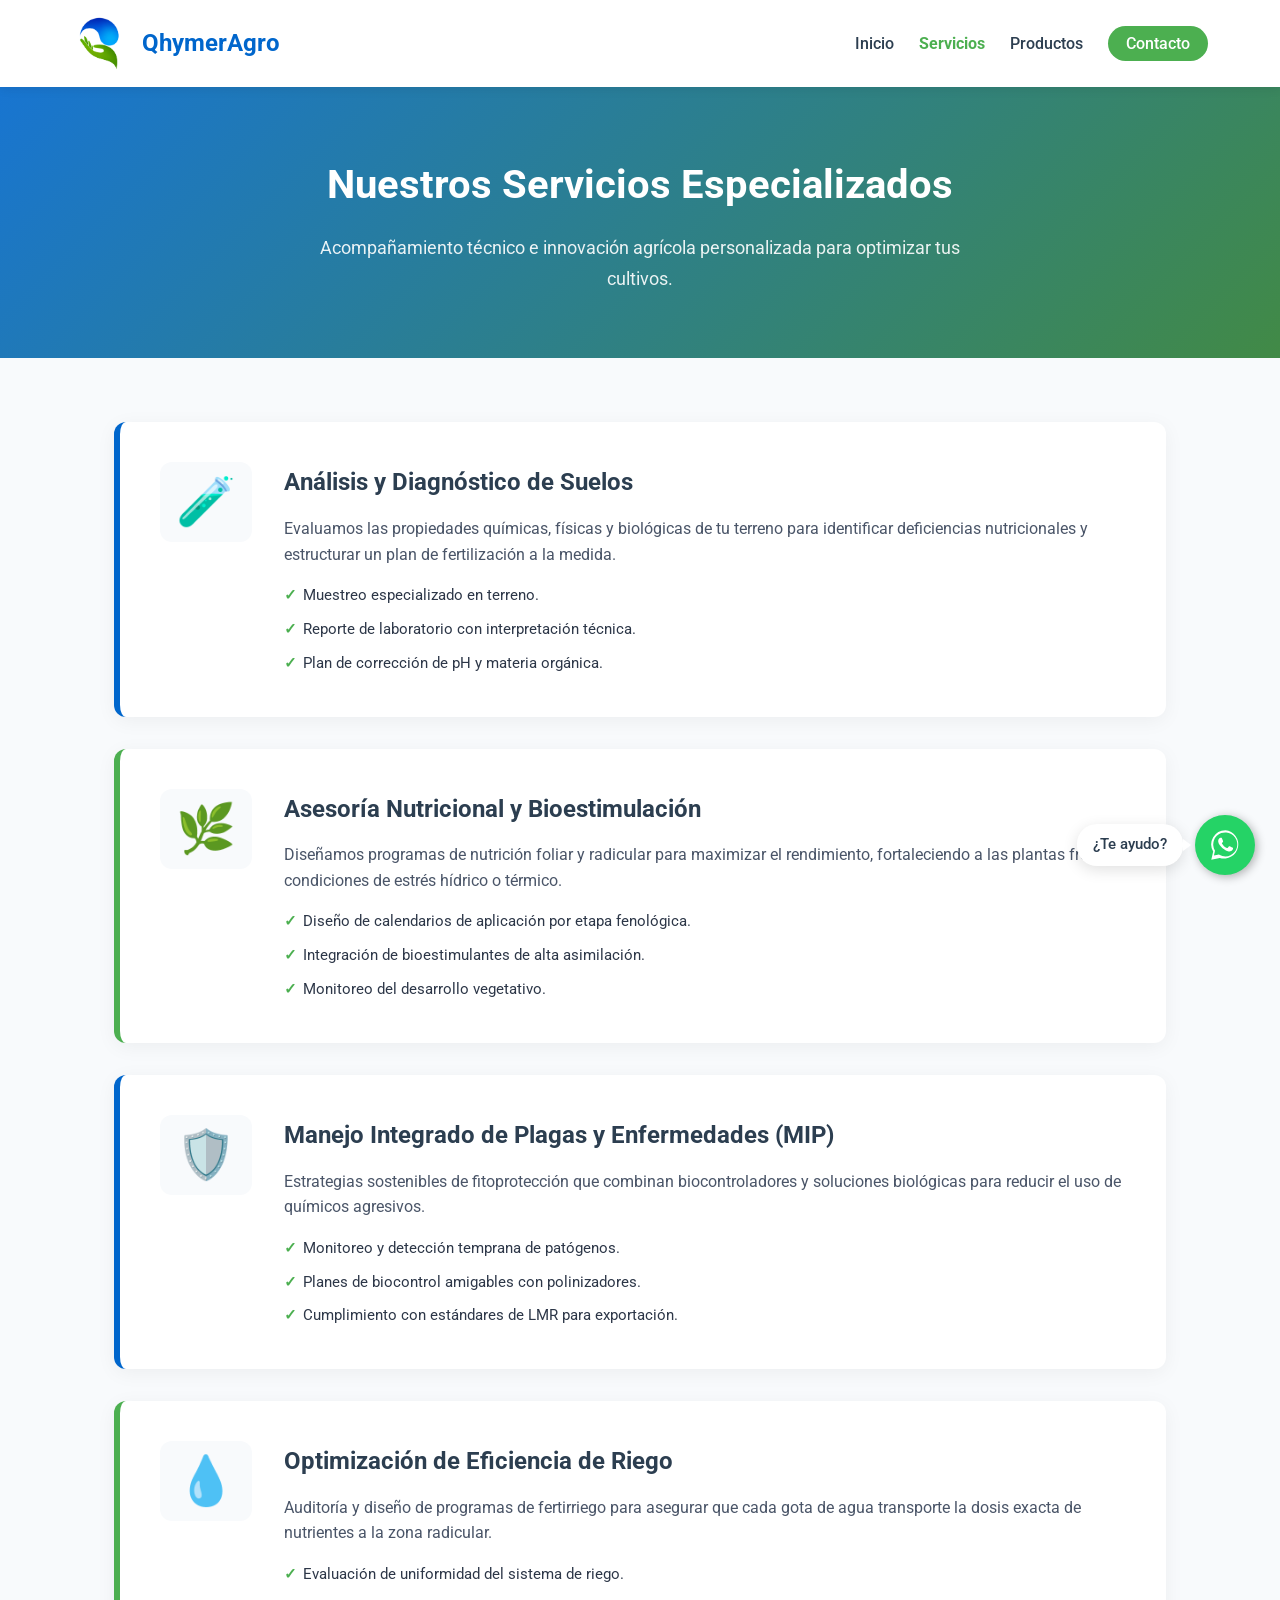
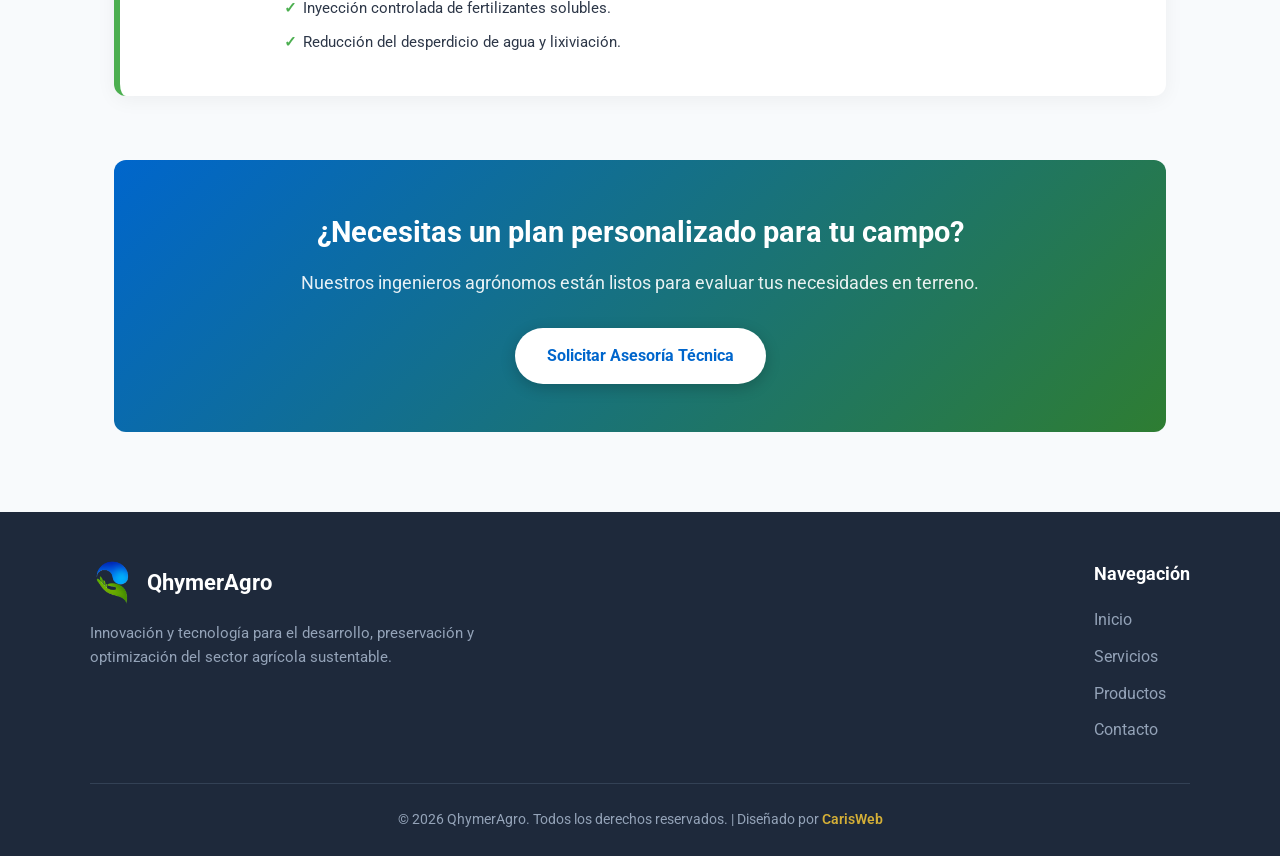
==== servicios.html @ 004006f4 "Add files via upload" ====
<!DOCTYPE html>
<html lang="es">
<head>
    <meta charset="UTF-8">
    <meta name="viewport" content="width=device-width, initial-scale=1.0">
    <title>Servicios - QhymerAgro</title>
    <link rel="stylesheet" href="styles.css">
    <link href="https://fonts.googleapis.com/css2?family=Roboto:wght@400;500;700&display=swap" rel="stylesheet">
    <link rel="icon" type="image/x-icon" href="img/favicon.png">
</head>
<body>

    <!-- Header / Navegación -->
    <header>
        <div class="nav-container">
            <a href="index.html" class="logo-container">
                <img src="img/Logo1.png" alt="Logo QhymerAgro">
                <span class="brand-name">QhymerAgro</span>
            </a>
            <nav>
                <ul>
                    <li><a href="index.html#inicio">Inicio</a></li>
                    <li><a href="servicios.html" class="active">Servicios</a></li>
                    <li><a href="index.html#productos">Productos</a></li>
                    <li><a href="index.html#contacto" class="nav-btn">Contacto</a></li>
                </ul>
            </nav>
        </div>
    </header>

    <!-- Header / Hero de la Subpágina -->
    <section class="page-header">
        <h1>Nuestros Servicios Especializados</h1>
        <p>Acompañamiento técnico e innovación agrícola personalizada para optimizar tus cultivos.</p>
    </section>

    <!-- Detalle de Servicios -->
    <main class="section-container">
        <div class="services-detail-grid">
            
            <!-- Servicio 1 -->
            <article class="service-detail-card">
                <div class="service-icon">🧪</div>
                <div class="service-info">
                    <h2>Análisis y Diagnóstico de Suelos</h2>
                    <p>Evaluamos las propiedades químicas, físicas y biológicas de tu terreno para identificar deficiencias nutricionales y estructurar un plan de fertilización a la medida.</p>
                    <ul class="service-features">
                        <li>Muestreo especializado en terreno.</li>
                        <li>Reporte de laboratorio con interpretación técnica.</li>
                        <li>Plan de corrección de pH y materia orgánica.</li>
                    </ul>
                </div>
            </article>

            <!-- Servicio 2 -->
            <article class="service-detail-card">
                <div class="service-icon">🌿</div>
                <div class="service-info">
                    <h2>Asesoría Nutricional y Bioestimulación</h2>
                    <p>Diseñamos programas de nutrición foliar y radicular para maximizar el rendimiento, fortaleciendo a las plantas frente a condiciones de estrés hídrico o térmico.</p>
                    <ul class="service-features">
                        <li>Diseño de calendarios de aplicación por etapa fenológica.</li>
                        <li>Integración de bioestimulantes de alta asimilación.</li>
                        <li>Monitoreo del desarrollo vegetativo.</li>
                    </ul>
                </div>
            </article>

            <!-- Servicio 3 -->
            <article class="service-detail-card">
                <div class="service-icon">🛡️</div>
                <div class="service-info">
                    <h2>Manejo Integrado de Plagas y Enfermedades (MIP)</h2>
                    <p>Estrategias sostenibles de fitoprotección que combinan biocontroladores y soluciones biológicas para reducir el uso de químicos agresivos.</p>
                    <ul class="service-features">
                        <li>Monitoreo y detección temprana de patógenos.</li>
                        <li>Planes de biocontrol amigables con polinizadores.</li>
                        <li>Cumplimiento con estándares de LMR para exportación.</li>
                    </ul>
                </div>
            </article>

            <!-- Servicio 4 -->
            <article class="service-detail-card">
                <div class="service-icon">💧</div>
                <div class="service-info">
                    <h2>Optimización de Eficiencia de Riego</h2>
                    <p>Auditoría y diseño de programas de fertirriego para asegurar que cada gota de agua transporte la dosis exacta de nutrientes a la zona radicular.</p>
                    <ul class="service-features">
                        <li>Evaluación de uniformidad del sistema de riego.</li>
                        <li>Inyección controlada de fertilizantes solubles.</li>
                        <li>Reducción del desperdicio de agua y lixiviación.</li>
                    </ul>
                </div>
            </article>

        </div>

        <!-- Banner de Llamado a la Acción -->
        <div class="services-cta">
            <h2>¿Necesitas un plan personalizado para tu campo?</h2>
            <p>Nuestros ingenieros agrónomos están listos para evaluar tus necesidades en terreno.</p>
            <a href="index.html#contacto" class="cta-btn">Solicitar Asesoría Técnica</a>
        </div>
    </main>

    <!-- Botón Flotante de WhatsApp -->
    <div class="whatsapp-container">
        <div class="whatsapp-tooltip">¿Te ayudo?</div>
        <a href="https://wa.me/tu_numero" class="whatsapp-float" target="_blank" rel="noopener noreferrer">
            <svg viewBox="0 0 32 32">
                <path d="M16 2a13 13 0 0 0-11.26 19.5L3 29l7.73-1.68A13 13 0 1 0 16 2zm0 24a11 11 0 0 1-5.61-1.53l-.4-.24-4.58 1 1-4.46-.26-.42A11 11 0 1 1 16 26zm6.06-8.23c-.33-.17-1.97-.97-2.27-1.08s-.53-.17-.75.17-.86 1.08-1.05 1.3-.39.25-.72.08a9.14 9.14 0 0 1-2.68-1.65 10.1 10.1 0 0 1-1.85-2.31c-.2-.33 0-.5.16-.67.15-.15.33-.39.5-.58s.22-.33.33-.55.06-.42 0-.58-.75-1.81-1-2.48c-.27-.65-.55-.56-.75-.57h-.64a1.23 1.23 0 0 0-.89.41 3.73 3.73 0 0 0-1.16 2.77 6.5 6.5 0 0 0 1.36 3.44 14.88 14.88 0 0 0 5.7 5.04c.8.35 1.43.56 1.92.71a4.6 4.6 0 0 0 2.11.13 3.44 3.44 0 0 0 2.27-1.6 2.8 2.8 0 0 0 .19-1.6c-.08-.14-.3-.22-.63-.39z"/>
            </svg>
        </a>
    </div>

    <!-- Pie de Página -->
    <footer>
        <div class="footer-container">
            <div class="footer-brand">
                <a href="index.html" class="footer-brand-header">
                    <img src="img/Logo1.png" alt="Logo QhymerAgro">
                    <span class="footer-brand-name">QhymerAgro</span>
                </a>
                <p>Innovación y tecnología para el desarrollo, preservación y optimización del sector agrícola sustentable.</p>
            </div>
            <div class="footer-links">
                <h3>Navegación</h3>
                <ul>
                    <li><a href="index.html#inicio">Inicio</a></li>
                    <li><a href="servicios.html">Servicios</a></li>
                    <li><a href="index.html#productos">Productos</a></li>
                    <li><a href="index.html#contacto">Contacto</a></li>
                </ul>
            </div>
        </div>
        <div class="footer-bottom">
            <p>&copy; 2026 QhymerAgro. Todos los derechos reservados. | Diseñado por <a href="https://www.instagram.com/fcarisweb/" target="_blank" rel="noopener noreferrer" class="creator-link">Caris<span style="color: #d4af37;">Web</span></a>
        </div>
    </footer>

</body>
</html>
---- styles.css ----
:root {
    --primary-blue: #0066cc;
    --primary-green: #4caf50;
    --dark-green: #2e7d32;
    --text-color: #2c3e50;
    --bg-light: #f8fafc;
    --white: #ffffff;
}

* {
    margin: 0;
    padding: 0;
    box-sizing: border-box;
    font-family: 'Roboto', sans-serif;
}

body {
    color: var(--text-color);
    background-color: var(--bg-light);
    line-height: 1.7;
}

/* Header / Navegación */
header {
    background-color: var(--white);
    box-shadow: 0 2px 10px rgba(0, 0, 0, 0.08);
    position: sticky;
    top: 0;
    z-index: 1000;
}

.nav-container {
    max-width: 1200px;
    margin: 0 auto;
    display: flex;
    justify-content: space-between;
    align-items: center;
    padding: 1rem 2rem;
}

.logo-container {
    display: flex;
    align-items: center;
    gap: 15px;
    text-decoration: none;
}

.logo-container img {
    height: 55px;
    width: auto;
    object-fit: contain;
}

.brand-name {
    font-size: 1.5rem;
    font-weight: 700;
    color: var(--primary-blue);
}

nav ul {
    display: flex;
    list-style: none;
    gap: 25px;
}

nav a {
    text-decoration: none;
    color: var(--text-color);
    font-weight: 500;
    transition: color 0.3s;
}

nav a:hover {
    color: var(--primary-green);
}

/* Hero Banner */
.hero {
    background: linear-gradient(135deg, rgba(0, 102, 204, 0.85), rgba(46, 125, 50, 0.85)), 
                url('https://images.unsplash.com/photo-1500382017468-9049fed747ef?auto=format&fit=crop&w=1600&q=80') center/cover no-repeat;
    color: var(--white);
    text-align: center;
    padding: 5rem 1.5rem;
}

.hero h1 {
    font-size: 2.5rem;
    margin-bottom: 1rem;
    font-weight: 700;
}

.hero p {
    font-size: 1.2rem;
    max-width: 700px;
    margin: 0 auto;
    opacity: 0.95;
}

/* Carrusel de Fotos */
.carousel-section {
    max-width: 1100px;
    margin: 3rem auto 1rem auto;
    padding: 0 1.5rem;
}

.carousel-container {
    position: relative;
    width: 100%;
    height: 450px;
    overflow: hidden;
    border-radius: 12px;
    box-shadow: 0 4px 20px rgba(0, 0, 0, 0.15);
}

.carousel-slide {
    position: absolute;
    top: 0;
    left: 0;
    width: 100%;
    height: 100%;
    opacity: 0;
    transition: opacity 0.8s ease-in-out;
}

.carousel-slide.active {
    opacity: 1;
}

.carousel-slide img {
    width: 100%;
    height: 100%;
    object-fit: cover;
}

.carousel-caption {
    position: absolute;
    bottom: 0;
    left: 0;
    right: 0;
    background: linear-gradient(transparent, rgba(0, 0, 0, 0.75));
    color: var(--white);
    padding: 2rem 1.5rem 1rem 1.5rem;
    font-size: 1.1rem;
}

/* Botones del carrusel */
.carousel-btn {
    position: absolute;
    top: 50%;
    transform: translateY(-50%);
    background: rgba(0, 0, 0, 0.4);
    color: var(--white);
    border: none;
    width: 45px;
    height: 45px;
    border-radius: 50%;
    cursor: pointer;
    font-size: 1.2rem;
    transition: background 0.3s;
    z-index: 10;
}

.carousel-btn:hover {
    background: rgba(0, 0, 0, 0.8);
}

.prev-btn { left: 15px; }
.next-btn { right: 15px; }

.carousel-dots {
    position: absolute;
    bottom: 15px;
    left: 50%;
    transform: translateX(-50%);
    display: flex;
    gap: 8px;
    z-index: 10;
}

.dot {
    width: 12px;
    height: 12px;
    background: rgba(255, 255, 255, 0.5);
    border-radius: 50%;
    cursor: pointer;
    transition: background 0.3s;
}

.dot.active {
    background: var(--white);
    transform: scale(1.2);
}

/* Contenido Principal */
.container {
    max-width: 1100px;
    margin: 3rem auto 4rem auto;
    padding: 0 1.5rem;
}

.grid-cards {
    display: grid;
    grid-template-columns: repeat(auto-fit, minmax(320px, 1fr));
    gap: 2.5rem;
}

.card {
    background: var(--white);
    padding: 2.5rem;
    border-radius: 12px;
    box-shadow: 0 4px 20px rgba(0, 0, 0, 0.05);
    transition: transform 0.3s ease, box-shadow 0.3s ease;
    border-top: 6px solid var(--primary-green);
}

.card.vision-card {
    border-top-color: var(--primary-blue);
}

.card:hover {
    transform: translateY(-5px);
    box-shadow: 0 8px 30px rgba(0, 0, 0, 0.1);
}

.card-icon {
    font-size: 2.5rem;
    margin-bottom: 1rem;
    display: inline-block;
}

.card h2 {
    font-size: 1.8rem;
    margin-bottom: 1.2rem;
    color: var(--text-color);
}

.card p {
    color: #4a5568;
    font-size: 1.05rem;
    text-align: justify;
}

/* Contenedor Botón Flotante de WhatsApp + Mensaje */
.whatsapp-container {
    position: fixed;
    bottom: 25px;
    right: 25px;
    display: flex;
    align-items: center;
    gap: 12px;
    z-index: 10000;
}

/* Bocadillo con mensaje "¿Te ayudo?" */
.whatsapp-tooltip {
    background-color: var(--white);
    color: var(--text-color);
    padding: 8px 16px;
    border-radius: 20px;
    font-size: 0.95rem;
    font-weight: 500;
    box-shadow: 0 4px 15px rgba(0, 0, 0, 0.12);
    position: relative;
    white-space: nowrap;
    animation: pulseTooltip 3s infinite ease-in-out;
}

.whatsapp-tooltip::after {
    content: '';
    position: absolute;
    right: -8px;
    top: 50%;
    transform: translateY(-50%);
    border-width: 6px 0 6px 8px;
    border-style: solid;
    border-color: transparent transparent transparent var(--white);
}

/* Botón Circular WhatsApp */
.whatsapp-float {
    width: 60px;
    height: 60px;
    background-color: #25d366;
    color: var(--white);
    border-radius: 50px;
    display: flex;
    align-items: center;
    justify-content: center;
    box-shadow: 2px 2px 10px rgba(0, 0, 0, 0.3);
    text-decoration: none;
    transition: transform 0.3s ease, background-color 0.3s ease;
}

.whatsapp-float:hover {
    transform: scale(1.1);
    background-color: #20ba5a;
}

.whatsapp-float svg {
    width: 35px;
    height: 35px;
    fill: var(--white);
}

/* Animación de flotación suave para el mensaje */
@keyframes pulseTooltip {
    0%, 100% { transform: translateY(0); }
    50% { transform: translateY(-4px); }
}

/* Pie de Página (Footer Completo) */
footer {
    background-color: #1e293b;
    color: var(--white);
    padding: 3rem 1.5rem 1.5rem 1.5rem;
    margin-top: 5rem;
}

.footer-container {
    max-width: 1100px;
    margin: 0 auto;
    display: flex;
    justify-content: space-between;
    gap: 3rem;
    flex-wrap: wrap;
    margin-bottom: 2.5rem;
}

.footer-brand {
    max-width: 400px;
    display: flex;
    flex-direction: column;
    align-items: flex-start;
}

.footer-brand-header {
    display: flex;
    align-items: center;
    gap: 12px;
    text-decoration: none;
    margin-bottom: 1rem;
}

/* Control estricto de tamaño del logo */
.footer-brand-header img {
    height: 45px;
    max-width: 150px;
    width: auto;
    object-fit: contain;
}

.footer-brand-name {
    font-size: 1.4rem;
    font-weight: 700;
    color: var(--white);
}

.footer-brand p {
    color: #94a3b8;
    font-size: 0.95rem;
    line-height: 1.6;
    text-align: left;
}

.footer-links h3 {
    font-size: 1.1rem;
    margin-bottom: 1rem;
    color: var(--white);
}

.footer-links ul {
    list-style: none;
    display: flex;
    flex-direction: column;
    gap: 0.6rem;
    padding: 0;
}

.footer-links a,
.footer-bottom a {
    color: #94a3b8;
    text-decoration: none;
    transition: color 0.3s ease;
}

.footer-links a:hover,
.footer-bottom a:hover {
    color: var(--primary-green);
}

.footer-bottom {
    max-width: 1100px;
    margin: 0 auto;
    padding-top: 1.5rem;
    border-top: 1px solid #334155;
    text-align: center;
}

.footer-bottom p {
    font-size: 0.88rem;
    color: #94a3b8;
}

@media (max-width: 768px) {
    .hero h1 {
        font-size: 2rem;
    }
    .nav-container {
        flex-direction: column;
        gap: 1rem;
    }
    .carousel-container {
        height: 300px;
    }
    .whatsapp-container {
        bottom: 15px;
        right: 15px;
        gap: 8px;
    }
    .whatsapp-float {
        width: 50px;
        height: 50px;
    }
    .whatsapp-float svg {
        width: 28px;
        height: 28px;
    }
    .whatsapp-tooltip {
        font-size: 0.85rem;
        padding: 6px 12px;
    }
}
/* Desplazamiento suave para los enlaces de ancla */
html {
    scroll-behavior: smooth;
}

/* Botones en el Hero Banner */
.hero-buttons {
    display: flex;
    justify-content: center;
    gap: 15px;
    margin-top: 2rem;
    flex-wrap: wrap;
}

.hero-btn {
    text-decoration: none;
    padding: 0.75rem 1.8rem;
    border-radius: 30px;
    font-weight: 500;
    font-size: 1rem;
    transition: transform 0.3s ease, background-color 0.3s ease, color 0.3s ease, box-shadow 0.3s ease;
    box-shadow: 0 4px 12px rgba(0, 0, 0, 0.2);
}

.btn-mision {
    background-color: transparent;
    color: var(--white);
    border: 2px solid var(--primary-green);
}

.btn-mision:hover {
    background-color: var(--white);
    color: var(--primary-blue);
    transform: translateY(-3px);
}

.btn-vision {
    background-color: transparent;
    color: var(--white);
    border: 2px solid var(--primary-green);
}

.btn-vision:hover {
    background-color: var(--white);
    color: var(--primary-blue);
    transform: translateY(-3px);
}
/* Estilo de botón para Contacto en el Nav */
nav ul li .nav-btn {
    background-color: var(--primary-green);
    color: var(--white);
    padding: 8px 18px;
    border-radius: 20px;
    transition: background-color 0.3s ease, transform 0.2s ease;
}

nav ul li .nav-btn:hover {
    background-color: var(--dark-green);
    color: var(--white);
    transform: translateY(-2px);
}

/* Sección Contáctanos */
.contact-section {
    background-color: var(--white);
    max-width: 800px;
    margin: 4rem auto 2rem auto;
    padding: 3rem 2rem;
    border-radius: 12px;
    box-shadow: 0 4px 20px rgba(0, 0, 0, 0.08);
}

.contact-section h2 {
    text-align: center;
    color: var(--primary-blue);
    font-size: 2rem;
    margin-bottom: 0.5rem;
}

.contact-section p {
    text-align: center;
    color: #64748b;
    margin-bottom: 2rem;
}

.contact-form {
    display: flex;
    flex-direction: column;
    gap: 1.2rem;
}

.form-group {
    display: flex;
    flex-direction: column;
    gap: 0.5rem;
}

.form-group label {
    font-weight: 500;
    color: var(--text-color);
    font-size: 0.95rem;
}

.form-group input,
.form-group textarea {
    width: 100%;
    padding: 0.8rem 1rem;
    border: 1px solid #cbd5e1;
    border-radius: 8px;
    font-size: 1rem;
    outline: none;
    transition: border-color 0.3s ease, box-shadow 0.3s ease;
}

.form-group input:focus,
.form-group textarea:focus {
    border-color: var(--primary-blue);
    box-shadow: 0 0 0 3px rgba(0, 102, 204, 0.15);
}

.submit-btn {
    background-color: var(--primary-blue);
    color: var(--white);
    border: none;
    padding: 0.9rem;
    border-radius: 8px;
    font-size: 1rem;
    font-weight: 700;
    cursor: pointer;
    transition: background-color 0.3s ease, transform 0.2s ease;
    margin-top: 0.5rem;
}

.submit-btn:hover {
    background-color: #0052a3;
    transform: translateY(-2px);
}
/* Contenedor general de secciones */
.section-container {
    max-width: 1100px;
    margin: 4rem auto;
    padding: 0 1.5rem;
}

.section-title {
    text-align: center;
    margin-bottom: 2.5rem;
}

.section-title h2 {
    font-size: 2rem;
    color: var(--primary-blue);
    margin-bottom: 0.5rem;
}

.section-title p {
    color: #64748b;
    font-size: 1.05rem;
}

/* Sobre la Empresa */
.about-content {
    background-color: var(--white);
    padding: 2.5rem;
    border-radius: 12px;
    box-shadow: 0 4px 20px rgba(0, 0, 0, 0.05);
    border-left: 5px solid var(--primary-green);
    font-size: 1.1rem;
    line-height: 1.8;
}

/* Beneficios Grid */
.benefits-grid {
    display: grid;
    grid-template-columns: repeat(auto-fit, minmax(240px, 1fr));
    gap: 1.5rem;
}

.benefit-item {
    background: var(--white);
    padding: 2rem;
    border-radius: 12px;
    box-shadow: 0 4px 15px rgba(0,0,0,0.05);
    text-align: center;
    transition: transform 0.3s ease;
}

.benefit-item:hover {
    transform: translateY(-5px);
}

.benefit-icon {
    font-size: 2.5rem;
    margin-bottom: 1rem;
}

.benefit-item h3 {
    margin-bottom: 0.5rem;
    color: var(--text-color);
}

.benefit-item p {
    color: #64748b;
    font-size: 0.95rem;
}

/* Cultivos Atendidos */
.crops-grid {
    display: grid;
    grid-template-columns: repeat(auto-fit, minmax(200px, 1fr));
    gap: 1.5rem;
}

.crop-card {
    background: var(--white);
    padding: 1.5rem;
    border-radius: 12px;
    text-align: center;
    border: 1px solid #e2e8f0;
    transition: border-color 0.3s ease, box-shadow 0.3s ease;
}

.crop-card:hover {
    border-color: var(--primary-green);
    box-shadow: 0 4px 15px rgba(76, 175, 80, 0.15);
}

.crop-emoji {
    font-size: 2.5rem;
    display: block;
    margin-bottom: 0.5rem;
}

.crop-card h3 {
    font-size: 1.1rem;
    color: var(--text-color);
}

/* Preguntas Frecuentes (Accordion) */
.faq-container {
    max-width: 800px;
    margin: 0 auto;
    display: flex;
    flex-direction: column;
    gap: 1rem;
}

.faq-item {
    background: var(--white);
    border-radius: 8px;
    box-shadow: 0 2px 10px rgba(0,0,0,0.04);
    border: 1px solid #e2e8f0;
    overflow: hidden;
}

.faq-question {
    padding: 1.2rem;
    font-size: 1.05rem;
    font-weight: 600;
    color: var(--text-color);
    cursor: pointer;
    list-style: none;
    display: flex;
    justify-content: space-between;
    align-items: center;
}

.faq-question::-webkit-details-marker {
    display: none;
}

.faq-question::after {
    content: '+';
    font-size: 1.4rem;
    color: var(--primary-blue);
    transition: transform 0.3s ease;
}

details[open] .faq-question::after {
    content: '−';
}

.faq-answer {
    padding: 0 1.2rem 1.2rem 1.2rem;
    color: #4a5568;
    line-height: 1.6;
}

/* Indicador de página activa en el Nav */
nav ul li a.active {
    color: var(--primary-green);
    font-weight: 700;
}

/* Cabecera de Subpágina */
.page-header {
    background: linear-gradient(135deg, rgba(0, 102, 204, 0.9), rgba(46, 125, 50, 0.9)),
                url('https://images.unsplash.com/photo-1500382017468-9049fed747ef?auto=format&fit=crop&w=1600&q=80') center/cover no-repeat;
    color: var(--white);
    text-align: center;
    padding: 4rem 1.5rem;
}

.page-header h1 {
    font-size: 2.5rem;
    margin-bottom: 0.8rem;
}

.page-header p {
    font-size: 1.15rem;
    max-width: 650px;
    margin: 0 auto;
    opacity: 0.9;
}

/* Grid de Servicios */
.services-detail-grid {
    display: flex;
    flex-direction: column;
    gap: 2rem;
    margin-top: 2rem;
}

.service-detail-card {
    background: var(--white);
    border-radius: 12px;
    padding: 2.5rem;
    display: flex;
    gap: 2rem;
    align-items: flex-start;
    box-shadow: 0 4px 20px rgba(0, 0, 0, 0.05);
    border-left: 6px solid var(--primary-blue);
    transition: transform 0.3s ease, box-shadow 0.3s ease;
}

.service-detail-card:nth-child(even) {
    border-left-color: var(--primary-green);
}

.service-detail-card:hover {
    transform: translateY(-4px);
    box-shadow: 0 8px 25px rgba(0, 0, 0, 0.1);
}

.service-icon {
    font-size: 3rem;
    background-color: var(--bg-light);
    padding: 1rem;
    border-radius: 12px;
    line-height: 1;
}

.service-info h2 {
    font-size: 1.5rem;
    color: var(--text-color);
    margin-bottom: 0.8rem;
}

.service-info p {
    color: #4a5568;
    margin-bottom: 1rem;
    line-height: 1.6;
}

.service-features {
    list-style: none;
    display: flex;
    flex-direction: column;
    gap: 0.5rem;
}

.service-features li {
    font-size: 0.95rem;
    color: #2d3748;
    position: relative;
    padding-left: 1.2rem;
}

.service-features li::before {
    content: "✓";
    position: absolute;
    left: 0;
    color: var(--primary-green);
    font-weight: bold;
}

/* Sección Call to Action (CTA) */
.services-cta {
    background: linear-gradient(135deg, var(--primary-blue), var(--dark-green));
    color: var(--white);
    border-radius: 12px;
    padding: 3rem 2rem;
    text-align: center;
    margin-top: 4rem;
}

.services-cta h2 {
    font-size: 1.8rem;
    margin-bottom: 0.8rem;
}

.services-cta p {
    font-size: 1.1rem;
    margin-bottom: 1.8rem;
    opacity: 0.9;
}

.cta-btn {
    display: inline-block;
    background-color: var(--white);
    color: var(--primary-blue);
    text-decoration: none;
    padding: 0.9rem 2rem;
    border-radius: 30px;
    font-weight: 700;
    transition: transform 0.3s ease, background-color 0.3s ease;
    box-shadow: 0 4px 15px rgba(0,0,0,0.2);
}

.cta-btn:hover {
    transform: translateY(-3px);
    background-color: var(--bg-light);
}

/* Responsivo para Servicios */
@media (max-width: 768px) {
    .service-detail-card {
        flex-direction: column;
        gap: 1rem;
        padding: 1.8rem;
    }
    
    .page-header h1 {
        font-size: 1.8rem;
    }
}
/* Estilo para el enlace de crédito de CarisWeb */
.creator-link,
.footer-bottom a {
    color: #d4af37; /* Dorado elegante */
    font-weight: 600;
    text-decoration: none;
    transition: color 0.3s ease, text-shadow 0.3s ease;
}

.creator-link:hover,
.footer-bottom a:hover {
    color: #f5d77f; /* Dorado brillante al pasar el cursor */
    text-shadow: 0 0 8px rgba(212, 175, 55, 0.4);
}
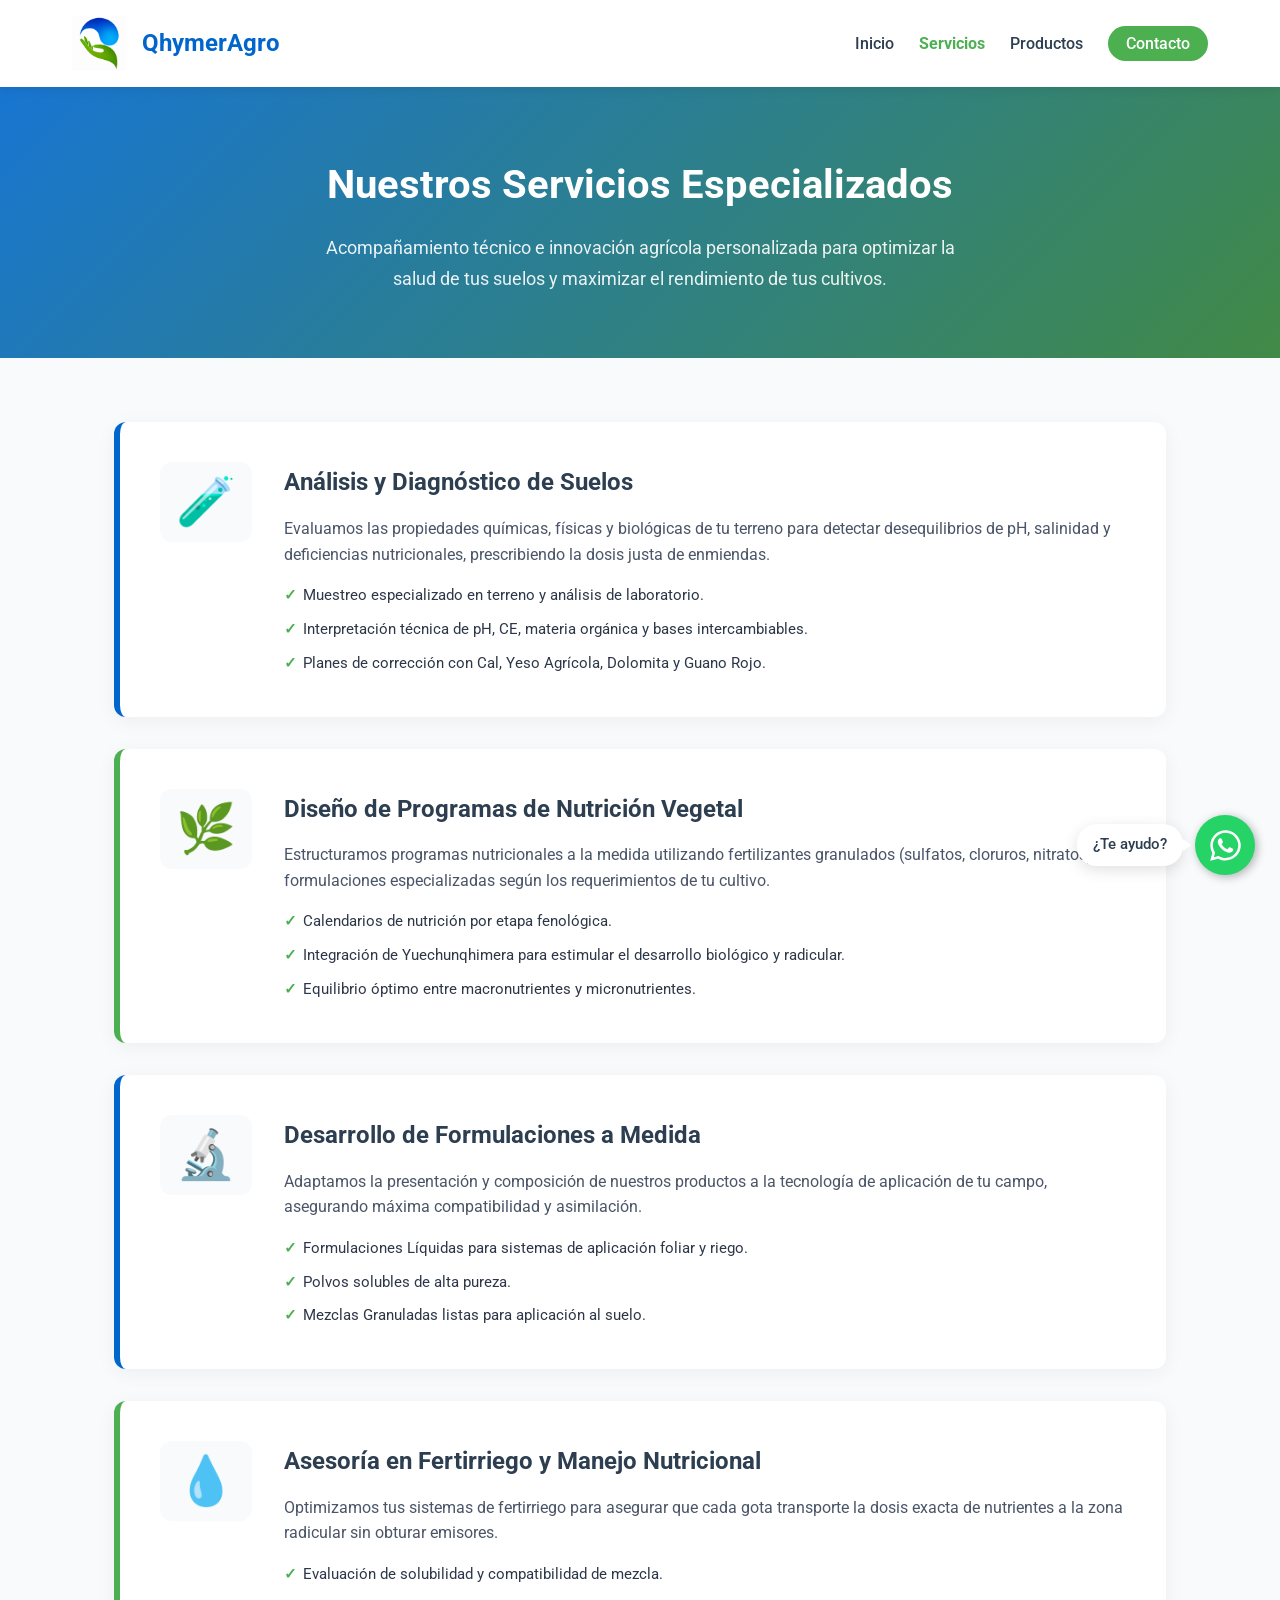
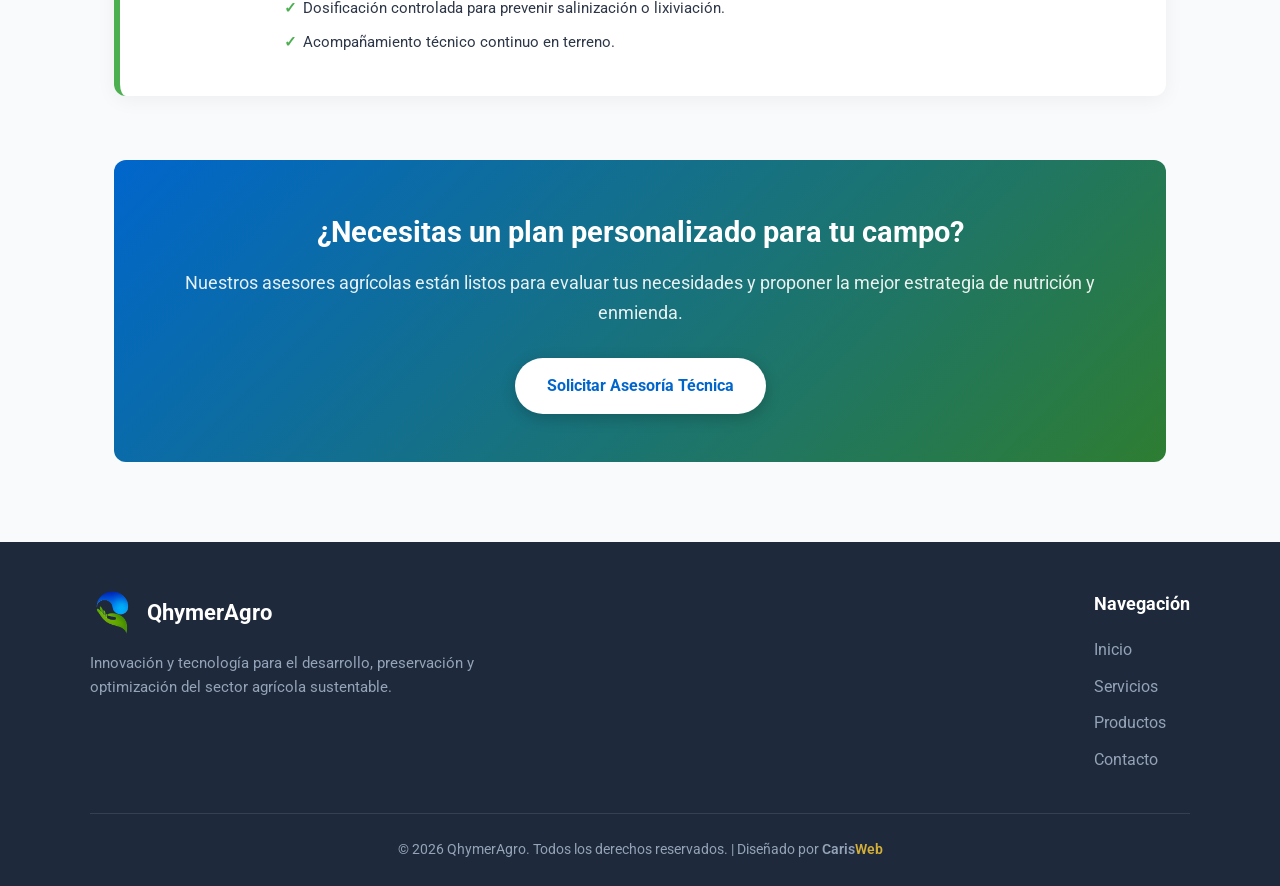
==== commit f773b10b: "Enhance servicios.html with meta tags and layout updates Added Open Graph and Twitter meta tags for " ====
--- a/servicios.html
+++ b/servicios.html
@@ -4,9 +4,29 @@
     <meta charset="UTF-8">
     <meta name="viewport" content="width=device-width, initial-scale=1.0">
     <title>Servicios - QhymerAgro</title>
+
+    <!-- Meta etiquetas Open Graph (WhatsApp, Facebook, Instagram, LinkedIn) -->
+    <meta property="og:type" content="website">
+    <meta property="og:url" content="https://www.qhymeraagro.com/servicios.html">
+    <meta property="og:title" content="Servicios Especializados - QhymerAgro">
+    <meta property="og:description" content="Asesoría técnica, análisis de suelo, planes de corrección con enmiendas y programas de fertilización especializada para tu campo.">
+    <meta property="og:image" content="https://www.qhymeraagro.com/img/Logo1.png">
+    <meta property="og:image:secure_url" content="https://www.qhymeraagro.com/img/Logo1.png">
+    <meta property="og:image:type" content="image/png">
+    <meta property="og:image:width" content="1254">
+    <meta property="og:image:height" content="1254">
+
+    <!-- Meta etiquetas para Twitter / X -->
+    <meta name="twitter:card" content="summary_large_image">
+    <meta name="twitter:url" content="https://www.qhymeraagro.com/servicios.html">
+    <meta name="twitter:title" content="Servicios Especializados - QhymerAgro">
+    <meta name="twitter:description" content="Asesoría técnica, análisis de suelo, planes de corrección con enmiendas y programas de fertilización especializada.">
+    <meta name="twitter:image" content="https://www.qhymeraagro.com/img/Logo1.png">
+
+    <!-- Estilos, Fuentes y Favicon -->
     <link rel="stylesheet" href="styles.css">
-    <link href="https://fonts.googleapis.com/css2?family=Roboto:wght@400;500;700&display=swap" rel="stylesheet">
-    <link rel="icon" type="image/x-icon" href="img/favicon.png">
+    <link href="https://fonts.googleapis.com/css2?family=Roboto:wght@300;400;500;700&display=swap" rel="stylesheet">
+    <link rel="icon" type="image/png" href="img/favicon.png?v=2">
 </head>
 <body>
 
@@ -14,7 +34,7 @@
     <header>
         <div class="nav-container">
             <a href="index.html" class="logo-container">
-                <img src="img/Logo1.png" alt="Logo QhymerAgro">
+                <img src="img/Logo.png" alt="Logo QhymerAgro">
                 <span class="brand-name">QhymerAgro</span>
             </a>
             <nav>
@@ -31,7 +51,7 @@
     <!-- Header / Hero de la Subpágina -->
     <section class="page-header">
         <h1>Nuestros Servicios Especializados</h1>
-        <p>Acompañamiento técnico e innovación agrícola personalizada para optimizar tus cultivos.</p>
+        <p>Acompañamiento técnico e innovación agrícola personalizada para optimizar la salud de tus suelos y maximizar el rendimiento de tus cultivos.</p>
     </section>
 
     <!-- Detalle de Servicios -->
@@ -43,11 +63,11 @@
                 <div class="service-icon">🧪</div>
                 <div class="service-info">
                     <h2>Análisis y Diagnóstico de Suelos</h2>
-                    <p>Evaluamos las propiedades químicas, físicas y biológicas de tu terreno para identificar deficiencias nutricionales y estructurar un plan de fertilización a la medida.</p>
+                    <p>Evaluamos las propiedades químicas, físicas y biológicas de tu terreno para detectar desequilibrios de pH, salinidad y deficiencias nutricionales, prescribiendo la dosis justa de enmiendas.</p>
                     <ul class="service-features">
-                        <li>Muestreo especializado en terreno.</li>
-                        <li>Reporte de laboratorio con interpretación técnica.</li>
-                        <li>Plan de corrección de pH y materia orgánica.</li>
+                        <li>Muestreo especializado en terreno y análisis de laboratorio.</li>
+                        <li>Interpretación técnica de pH, CE, materia orgánica y bases intercambiables.</li>
+                        <li>Planes de corrección con Cal, Yeso Agrícola, Dolomita y Guano Rojo.</li>
                     </ul>
                 </div>
             </article>
@@ -56,26 +76,26 @@
             <article class="service-detail-card">
                 <div class="service-icon">🌿</div>
                 <div class="service-info">
-                    <h2>Asesoría Nutricional y Bioestimulación</h2>
-                    <p>Diseñamos programas de nutrición foliar y radicular para maximizar el rendimiento, fortaleciendo a las plantas frente a condiciones de estrés hídrico o térmico.</p>
+                    <h2>Diseño de Programas de Nutrición Vegetal</h2>
+                    <p>Estructuramos programas nutricionales a la medida utilizando fertilizantes granulados (sulfatos, cloruros, nitratos) y formulaciones especializadas según los requerimientos de tu cultivo.</p>
                     <ul class="service-features">
-                        <li>Diseño de calendarios de aplicación por etapa fenológica.</li>
-                        <li>Integración de bioestimulantes de alta asimilación.</li>
-                        <li>Monitoreo del desarrollo vegetativo.</li>
+                        <li>Calendarios de nutrición por etapa fenológica.</li>
+                        <li>Integración de Yuechunqhimera para estimular el desarrollo biológico y radicular.</li>
+                        <li>Equilibrio óptimo entre macronutrientes y micronutrientes.</li>
                     </ul>
                 </div>
             </article>
 
             <!-- Servicio 3 -->
             <article class="service-detail-card">
-                <div class="service-icon">🛡️</div>
+                <div class="service-icon">🔬</div>
                 <div class="service-info">
-                    <h2>Manejo Integrado de Plagas y Enfermedades (MIP)</h2>
-                    <p>Estrategias sostenibles de fitoprotección que combinan biocontroladores y soluciones biológicas para reducir el uso de químicos agresivos.</p>
+                    <h2>Desarrollo de Formulaciones a Medida</h2>
+                    <p>Adaptamos la presentación y composición de nuestros productos a la tecnología de aplicación de tu campo, asegurando máxima compatibilidad y asimilación.</p>
                     <ul class="service-features">
-                        <li>Monitoreo y detección temprana de patógenos.</li>
-                        <li>Planes de biocontrol amigables con polinizadores.</li>
-                        <li>Cumplimiento con estándares de LMR para exportación.</li>
+                        <li>Formulaciones Líquidas para sistemas de aplicación foliar y riego.</li>
+                        <li>Polvos solubles de alta pureza.</li>
+                        <li>Mezclas Granuladas listas para aplicación al suelo.</li>
                     </ul>
                 </div>
             </article>
@@ -84,12 +104,12 @@
             <article class="service-detail-card">
                 <div class="service-icon">💧</div>
                 <div class="service-info">
-                    <h2>Optimización de Eficiencia de Riego</h2>
-                    <p>Auditoría y diseño de programas de fertirriego para asegurar que cada gota de agua transporte la dosis exacta de nutrientes a la zona radicular.</p>
+                    <h2>Asesoría en Fertirriego y Manejo Nutricional</h2>
+                    <p>Optimizamos tus sistemas de fertirriego para asegurar que cada gota transporte la dosis exacta de nutrientes a la zona radicular sin obturar emisores.</p>
                     <ul class="service-features">
-                        <li>Evaluación de uniformidad del sistema de riego.</li>
-                        <li>Inyección controlada de fertilizantes solubles.</li>
-                        <li>Reducción del desperdicio de agua y lixiviación.</li>
+                        <li>Evaluación de solubilidad y compatibilidad de mezcla.</li>
+                        <li>Dosificación controlada para prevenir salinización o lixiviación.</li>
+                        <li>Acompañamiento técnico continuo en terreno.</li>
                     </ul>
                 </div>
             </article>
@@ -99,7 +119,7 @@
         <!-- Banner de Llamado a la Acción -->
         <div class="services-cta">
             <h2>¿Necesitas un plan personalizado para tu campo?</h2>
-            <p>Nuestros ingenieros agrónomos están listos para evaluar tus necesidades en terreno.</p>
+            <p>Nuestros asesores agrícolas están listos para evaluar tus necesidades y proponer la mejor estrategia de nutrición y enmienda.</p>
             <a href="index.html#contacto" class="cta-btn">Solicitar Asesoría Técnica</a>
         </div>
     </main>
@@ -107,9 +127,9 @@
     <!-- Botón Flotante de WhatsApp -->
     <div class="whatsapp-container">
         <div class="whatsapp-tooltip">¿Te ayudo?</div>
-        <a href="https://wa.me/tu_numero" class="whatsapp-float" target="_blank" rel="noopener noreferrer">
-            <svg viewBox="0 0 32 32">
-                <path d="M16 2a13 13 0 0 0-11.26 19.5L3 29l7.73-1.68A13 13 0 1 0 16 2zm0 24a11 11 0 0 1-5.61-1.53l-.4-.24-4.58 1 1-4.46-.26-.42A11 11 0 1 1 16 26zm6.06-8.23c-.33-.17-1.97-.97-2.27-1.08s-.53-.17-.75.17-.86 1.08-1.05 1.3-.39.25-.72.08a9.14 9.14 0 0 1-2.68-1.65 10.1 10.1 0 0 1-1.85-2.31c-.2-.33 0-.5.16-.67.15-.15.33-.39.5-.58s.22-.33.33-.55.06-.42 0-.58-.75-1.81-1-2.48c-.27-.65-.55-.56-.75-.57h-.64a1.23 1.23 0 0 0-.89.41 3.73 3.73 0 0 0-1.16 2.77 6.5 6.5 0 0 0 1.36 3.44 14.88 14.88 0 0 0 5.7 5.04c.8.35 1.43.56 1.92.71a4.6 4.6 0 0 0 2.11.13 3.44 3.44 0 0 0 2.27-1.6 2.8 2.8 0 0 0 .19-1.6c-.08-.14-.3-.22-.63-.39z"/>
+        <a href="https://wa.me/+569?text=Hola,%20quisiera%20recibir%20asesor%C3%ADa%20sobre%20sus%20servicios%20y%20productos" class="whatsapp-float" target="_blank" rel="noopener noreferrer" title="Contactar por WhatsApp">
+            <svg xmlns="http://www.w3.org/2000/svg" viewBox="0 0 448 512">
+                <path d="M380.9 97.1C339 55.1 283.2 32 223.9 32c-122.4 0-222 99.6-222 222 0 39.1 10.2 77.3 29.6 111L0 480l117.7-30.9c32.4 17.7 68.9 27 106.1 27h.1c122.3 0 224.1-99.6 224.1-222 0-59.3-25.2-115-67.1-157zm-157 341.6c-33.2 0-65.7-8.9-94-25.7l-6.7-4-69.8 18.3 18.6-68.1-4.4-7c-18.5-29.4-28.2-63.3-28.2-98.2 0-101.7 82.8-184.5 184.6-184.5 49.3 0 95.6 19.2 130.4 54.1 34.8 34.9 56.2 81.2 56.1 130.5 0 101.8-84.9 184.6-186.6 184.6zm101.2-138.2c-5.5-2.8-32.8-16.2-37.9-18-5.1-1.9-8.8-2.8-12.5 2.8-3.7 5.6-14.3 18-17.6 21.8-3.2 3.7-6.5 4.2-12 1.4-32.6-16.3-54-29.1-75.5-66-5.7-9.8 5.7-9.1 16.3-30.3 1.8-3.7.9-6.9-.5-9.7-1.4-2.8-12.5-30.1-17.1-41.2-4.5-10.8-9.1-9.3-12.5-9.5-3.2-.2-6.9-.2-10.6-.2-3.7 0-9.7 1.4-14.8 6.9-5.1 5.6-19.4 19-19.4 46.3 0 27.3 19.9 53.7 22.6 57.4 2.8 3.7 39.1 59.7 94.8 83.8 35.2 15.2 49 16.5 66.6 13.9 10.7-1.6 32.8-13.4 37.4-26.4 4.6-13 4.6-24.1 3.2-26.4-1.3-2.5-5-3.9-10.5-6.6z"/>
             </svg>
         </a>
     </div>
@@ -135,9 +155,9 @@
             </div>
         </div>
         <div class="footer-bottom">
-            <p>&copy; 2026 QhymerAgro. Todos los derechos reservados. | Diseñado por <a href="https://www.instagram.com/fcarisweb/" target="_blank" rel="noopener noreferrer" class="creator-link">Caris<span style="color: #d4af37;">Web</span></a>
+            <p>&copy; 2026 QhymerAgro. Todos los derechos reservados. | Diseñado por <a href="https://www.instagram.com/fcarisweb/" target="_blank" rel="noopener noreferrer" class="creator-link">Caris<span style="color: #d4af37;">Web</span></a></p>
         </div>
     </footer>
 
 </body>
-</html>+</html>
--- a/styles.css
+++ b/styles.css
@@ -14,6 +14,10 @@
     font-family: 'Roboto', sans-serif;
 }
 
+html {
+    scroll-behavior: smooth;
+}
+
 body {
     color: var(--text-color);
     background-color: var(--bg-light);
@@ -61,17 +65,37 @@
     display: flex;
     list-style: none;
     gap: 25px;
+    align-items: center;
 }
 
 nav a {
     text-decoration: none;
     color: var(--text-color);
     font-weight: 500;
-    transition: color 0.3s;
+    transition: color 0.3s ease;
 }
 
 nav a:hover {
     color: var(--primary-green);
+}
+
+nav ul li a.active {
+    color: var(--primary-green);
+    font-weight: 700;
+}
+
+nav ul li .nav-btn {
+    background-color: var(--primary-green);
+    color: var(--white);
+    padding: 8px 18px;
+    border-radius: 20px;
+    transition: background-color 0.3s ease, transform 0.2s ease;
+}
+
+nav ul li .nav-btn:hover {
+    background-color: var(--dark-green);
+    color: var(--white);
+    transform: translateY(-2px);
 }
 
 /* Hero Banner */
@@ -94,6 +118,57 @@
     max-width: 700px;
     margin: 0 auto;
     opacity: 0.95;
+}
+
+.hero-buttons {
+    display: flex;
+    justify-content: center;
+    gap: 15px;
+    margin-top: 2rem;
+    flex-wrap: wrap;
+}
+
+.hero-btn {
+    text-decoration: none;
+    padding: 0.75rem 1.8rem;
+    border-radius: 30px;
+    font-weight: 500;
+    font-size: 1rem;
+    transition: transform 0.3s ease, background-color 0.3s ease, color 0.3s ease, box-shadow 0.3s ease;
+    box-shadow: 0 4px 12px rgba(0, 0, 0, 0.2);
+}
+
+.btn-mision, .btn-vision {
+    background-color: transparent;
+    color: var(--white);
+    border: 2px solid var(--primary-green);
+}
+
+.btn-mision:hover, .btn-vision:hover {
+    background-color: var(--white);
+    color: var(--primary-blue);
+    transform: translateY(-3px);
+}
+
+/* Subpáginas Header */
+.page-header {
+    background: linear-gradient(135deg, rgba(0, 102, 204, 0.9), rgba(46, 125, 50, 0.9)),
+                url('https://images.unsplash.com/photo-1500382017468-9049fed747ef?auto=format&fit=crop&w=1600&q=80') center/cover no-repeat;
+    color: var(--white);
+    text-align: center;
+    padding: 4rem 1.5rem;
+}
+
+.page-header h1 {
+    font-size: 2.5rem;
+    margin-bottom: 0.8rem;
+}
+
+.page-header p {
+    font-size: 1.15rem;
+    max-width: 650px;
+    margin: 0 auto;
+    opacity: 0.9;
 }
 
 /* Carrusel de Fotos */
@@ -143,7 +218,6 @@
     font-size: 1.1rem;
 }
 
-/* Botones del carrusel */
 .carousel-btn {
     position: absolute;
     top: 50%;
@@ -183,7 +257,7 @@
     background: rgba(255, 255, 255, 0.5);
     border-radius: 50%;
     cursor: pointer;
-    transition: background 0.3s;
+    transition: background 0.3s, transform 0.3s;
 }
 
 .dot.active {
@@ -191,16 +265,34 @@
     transform: scale(1.2);
 }
 
-/* Contenido Principal */
-.container {
+/* Layout General & Secciones */
+.container,
+.section-container {
     max-width: 1100px;
-    margin: 3rem auto 4rem auto;
+    margin: 4rem auto;
     padding: 0 1.5rem;
 }
 
+.section-title {
+    text-align: center;
+    margin-bottom: 2.5rem;
+}
+
+.section-title h2 {
+    font-size: 2rem;
+    color: var(--primary-blue);
+    margin-bottom: 0.5rem;
+}
+
+.section-title p {
+    color: #64748b;
+    font-size: 1.05rem;
+}
+
+/* Tarjetas (Misión, Visión, Productos) */
 .grid-cards {
     display: grid;
-    grid-template-columns: repeat(auto-fit, minmax(320px, 1fr));
+    grid-template-columns: repeat(auto-fit, minmax(300px, 1fr));
     gap: 2.5rem;
 }
 
@@ -217,6 +309,11 @@
     border-top-color: var(--primary-blue);
 }
 
+.card.featured-card {
+    border-top-color: #d4af37;
+    background: linear-gradient(to bottom, #ffffff, #fffdfa);
+}
+
 .card:hover {
     transform: translateY(-5px);
     box-shadow: 0 8px 30px rgba(0, 0, 0, 0.1);
@@ -229,18 +326,335 @@
 }
 
 .card h2 {
-    font-size: 1.8rem;
-    margin-bottom: 1.2rem;
+    font-size: 1.6rem;
+    margin-bottom: 1rem;
     color: var(--text-color);
 }
 
 .card p {
     color: #4a5568;
     font-size: 1.05rem;
-    text-align: justify;
-}
-
-/* Contenedor Botón Flotante de WhatsApp + Mensaje */
+    margin-bottom: 1rem;
+}
+
+.card ul {
+    margin-left: 1.2rem;
+    color: #4a5568;
+}
+
+/* Sobre la Empresa */
+.about-content {
+    background-color: var(--white);
+    padding: 2.5rem;
+    border-radius: 12px;
+    box-shadow: 0 4px 20px rgba(0, 0, 0, 0.05);
+    border-left: 5px solid var(--primary-green);
+    font-size: 1.1rem;
+    line-height: 1.8;
+}
+
+/* Beneficios Grid */
+.benefits-grid {
+    display: grid;
+    grid-template-columns: repeat(auto-fit, minmax(240px, 1fr));
+    gap: 1.5rem;
+}
+
+.benefit-item {
+    background: var(--white);
+    padding: 2rem;
+    border-radius: 12px;
+    box-shadow: 0 4px 15px rgba(0,0,0,0.05);
+    text-align: center;
+    transition: transform 0.3s ease;
+}
+
+.benefit-item:hover {
+    transform: translateY(-5px);
+}
+
+.benefit-icon {
+    font-size: 2.5rem;
+    margin-bottom: 1rem;
+}
+
+.benefit-item h3 {
+    margin-bottom: 0.5rem;
+    color: var(--text-color);
+}
+
+.benefit-item p {
+    color: #64748b;
+    font-size: 0.95rem;
+}
+
+/* Cultivos Atendidos */
+.crops-grid {
+    display: grid;
+    grid-template-columns: repeat(auto-fit, minmax(200px, 1fr));
+    gap: 1.5rem;
+}
+
+.crop-card {
+    background: var(--white);
+    padding: 1.5rem;
+    border-radius: 12px;
+    text-align: center;
+    border: 1px solid #e2e8f0;
+    transition: border-color 0.3s ease, box-shadow 0.3s ease;
+}
+
+.crop-card:hover {
+    border-color: var(--primary-green);
+    box-shadow: 0 4px 15px rgba(76, 175, 80, 0.15);
+}
+
+.crop-emoji {
+    font-size: 2.5rem;
+    display: block;
+    margin-bottom: 0.5rem;
+}
+
+.crop-card h3 {
+    font-size: 1.1rem;
+    color: var(--text-color);
+}
+
+/* Preguntas Frecuentes (Accordion) */
+.faq-container {
+    max-width: 800px;
+    margin: 0 auto;
+    display: flex;
+    flex-direction: column;
+    gap: 1rem;
+}
+
+.faq-item {
+    background: var(--white);
+    border-radius: 8px;
+    box-shadow: 0 2px 10px rgba(0,0,0,0.04);
+    border: 1px solid #e2e8f0;
+    overflow: hidden;
+}
+
+.faq-question {
+    padding: 1.2rem;
+    font-size: 1.05rem;
+    font-weight: 600;
+    color: var(--text-color);
+    cursor: pointer;
+    list-style: none;
+    display: flex;
+    justify-content: space-between;
+    align-items: center;
+}
+
+.faq-question::-webkit-details-marker {
+    display: none;
+}
+
+.faq-question::after {
+    content: '+';
+    font-size: 1.4rem;
+    color: var(--primary-blue);
+    transition: transform 0.3s ease;
+}
+
+details[open] .faq-question::after {
+    content: '−';
+}
+
+.faq-answer {
+    padding: 0 1.2rem 1.2rem 1.2rem;
+    color: #4a5568;
+    line-height: 1.6;
+}
+
+/* Subpágina Servicios */
+.services-detail-grid {
+    display: flex;
+    flex-direction: column;
+    gap: 2rem;
+    margin-top: 2rem;
+}
+
+.service-detail-card {
+    background: var(--white);
+    border-radius: 12px;
+    padding: 2.5rem;
+    display: flex;
+    gap: 2rem;
+    align-items: flex-start;
+    box-shadow: 0 4px 20px rgba(0, 0, 0, 0.05);
+    border-left: 6px solid var(--primary-blue);
+    transition: transform 0.3s ease, box-shadow 0.3s ease;
+}
+
+.service-detail-card:nth-child(even) {
+    border-left-color: var(--primary-green);
+}
+
+.service-detail-card:hover {
+    transform: translateY(-4px);
+    box-shadow: 0 8px 25px rgba(0, 0, 0, 0.1);
+}
+
+.service-icon {
+    font-size: 3rem;
+    background-color: var(--bg-light);
+    padding: 1rem;
+    border-radius: 12px;
+    line-height: 1;
+}
+
+.service-info h2 {
+    font-size: 1.5rem;
+    color: var(--text-color);
+    margin-bottom: 0.8rem;
+}
+
+.service-info p {
+    color: #4a5568;
+    margin-bottom: 1rem;
+    line-height: 1.6;
+}
+
+.service-features {
+    list-style: none;
+    display: flex;
+    flex-direction: column;
+    gap: 0.5rem;
+}
+
+.service-features li {
+    font-size: 0.95rem;
+    color: #2d3748;
+    position: relative;
+    padding-left: 1.2rem;
+}
+
+.service-features li::before {
+    content: "✓";
+    position: absolute;
+    left: 0;
+    color: var(--primary-green);
+    font-weight: bold;
+}
+
+.services-cta {
+    background: linear-gradient(135deg, var(--primary-blue), var(--dark-green));
+    color: var(--white);
+    border-radius: 12px;
+    padding: 3rem 2rem;
+    text-align: center;
+    margin-top: 4rem;
+}
+
+.services-cta h2 {
+    font-size: 1.8rem;
+    margin-bottom: 0.8rem;
+}
+
+.services-cta p {
+    font-size: 1.1rem;
+    margin-bottom: 1.8rem;
+    opacity: 0.9;
+}
+
+.cta-btn {
+    display: inline-block;
+    background-color: var(--white);
+    color: var(--primary-blue);
+    text-decoration: none;
+    padding: 0.9rem 2rem;
+    border-radius: 30px;
+    font-weight: 700;
+    transition: transform 0.3s ease, background-color 0.3s ease;
+    box-shadow: 0 4px 15px rgba(0,0,0,0.2);
+}
+
+.cta-btn:hover {
+    transform: translateY(-3px);
+    background-color: var(--bg-light);
+}
+
+/* Formulario de Contacto */
+.contact-section {
+    background-color: var(--white);
+    max-width: 800px;
+    margin: 4rem auto 2rem auto;
+    padding: 3rem 2rem;
+    border-radius: 12px;
+    box-shadow: 0 4px 20px rgba(0, 0, 0, 0.08);
+}
+
+.contact-section h2 {
+    text-align: center;
+    color: var(--primary-blue);
+    font-size: 2rem;
+    margin-bottom: 0.5rem;
+}
+
+.contact-section p {
+    text-align: center;
+    color: #64748b;
+    margin-bottom: 2rem;
+}
+
+.contact-form {
+    display: flex;
+    flex-direction: column;
+    gap: 1.2rem;
+}
+
+.form-group {
+    display: flex;
+    flex-direction: column;
+    gap: 0.5rem;
+}
+
+.form-group label {
+    font-weight: 500;
+    color: var(--text-color);
+    font-size: 0.95rem;
+}
+
+.form-group input,
+.form-group textarea {
+    width: 100%;
+    padding: 0.8rem 1rem;
+    border: 1px solid #cbd5e1;
+    border-radius: 8px;
+    font-size: 1rem;
+    outline: none;
+    transition: border-color 0.3s ease, box-shadow 0.3s ease;
+}
+
+.form-group input:focus,
+.form-group textarea:focus {
+    border-color: var(--primary-blue);
+    box-shadow: 0 0 0 3px rgba(0, 102, 204, 0.15);
+}
+
+.submit-btn {
+    background-color: var(--primary-blue);
+    color: var(--white);
+    border: none;
+    padding: 0.9rem;
+    border-radius: 8px;
+    font-size: 1rem;
+    font-weight: 700;
+    cursor: pointer;
+    transition: background-color 0.3s ease, transform 0.2s ease;
+    margin-top: 0.5rem;
+}
+
+.submit-btn:hover {
+    background-color: #0052a3;
+    transform: translateY(-2px);
+}
+
+/* Botón Flotante de WhatsApp */
 .whatsapp-container {
     position: fixed;
     bottom: 25px;
@@ -251,7 +665,6 @@
     z-index: 10000;
 }
 
-/* Bocadillo con mensaje "¿Te ayudo?" */
 .whatsapp-tooltip {
     background-color: var(--white);
     color: var(--text-color);
@@ -276,7 +689,6 @@
     border-color: transparent transparent transparent var(--white);
 }
 
-/* Botón Circular WhatsApp */
 .whatsapp-float {
     width: 60px;
     height: 60px;
@@ -302,13 +714,12 @@
     fill: var(--white);
 }
 
-/* Animación de flotación suave para el mensaje */
 @keyframes pulseTooltip {
     0%, 100% { transform: translateY(0); }
     50% { transform: translateY(-4px); }
 }
 
-/* Pie de Página (Footer Completo) */
+/* Pie de Página (Footer) */
 footer {
     background-color: #1e293b;
     color: var(--white);
@@ -341,7 +752,6 @@
     margin-bottom: 1rem;
 }
 
-/* Control estricto de tamaño del logo */
 .footer-brand-header img {
     height: 45px;
     max-width: 150px;
@@ -383,8 +793,7 @@
     transition: color 0.3s ease;
 }
 
-.footer-links a:hover,
-.footer-bottom a:hover {
+.footer-links a:hover {
     color: var(--primary-green);
 }
 
@@ -401,461 +810,54 @@
     color: #94a3b8;
 }
 
+.creator-link {
+    color: #d4af37;
+    font-weight: 600;
+    text-decoration: none;
+    transition: color 0.3s ease, text-shadow 0.3s ease;
+}
+
+.creator-link:hover {
+    color: #f5d77f;
+    text-shadow: 0 0 8px rgba(212, 175, 55, 0.4);
+}
+
+/* Responsivo */
 @media (max-width: 768px) {
-    .hero h1 {
-        font-size: 2rem;
-    }
     .nav-container {
         flex-direction: column;
         gap: 1rem;
     }
+    
+    .hero h1 {
+        font-size: 2rem;
+    }
+    
     .carousel-container {
         height: 300px;
     }
+    
     .whatsapp-container {
         bottom: 15px;
         right: 15px;
         gap: 8px;
     }
+    
     .whatsapp-float {
         width: 50px;
         height: 50px;
     }
+    
     .whatsapp-float svg {
         width: 28px;
         height: 28px;
     }
+    
     .whatsapp-tooltip {
         font-size: 0.85rem;
         padding: 6px 12px;
     }
-}
-/* Desplazamiento suave para los enlaces de ancla */
-html {
-    scroll-behavior: smooth;
-}
-
-/* Botones en el Hero Banner */
-.hero-buttons {
-    display: flex;
-    justify-content: center;
-    gap: 15px;
-    margin-top: 2rem;
-    flex-wrap: wrap;
-}
-
-.hero-btn {
-    text-decoration: none;
-    padding: 0.75rem 1.8rem;
-    border-radius: 30px;
-    font-weight: 500;
-    font-size: 1rem;
-    transition: transform 0.3s ease, background-color 0.3s ease, color 0.3s ease, box-shadow 0.3s ease;
-    box-shadow: 0 4px 12px rgba(0, 0, 0, 0.2);
-}
-
-.btn-mision {
-    background-color: transparent;
-    color: var(--white);
-    border: 2px solid var(--primary-green);
-}
-
-.btn-mision:hover {
-    background-color: var(--white);
-    color: var(--primary-blue);
-    transform: translateY(-3px);
-}
-
-.btn-vision {
-    background-color: transparent;
-    color: var(--white);
-    border: 2px solid var(--primary-green);
-}
-
-.btn-vision:hover {
-    background-color: var(--white);
-    color: var(--primary-blue);
-    transform: translateY(-3px);
-}
-/* Estilo de botón para Contacto en el Nav */
-nav ul li .nav-btn {
-    background-color: var(--primary-green);
-    color: var(--white);
-    padding: 8px 18px;
-    border-radius: 20px;
-    transition: background-color 0.3s ease, transform 0.2s ease;
-}
-
-nav ul li .nav-btn:hover {
-    background-color: var(--dark-green);
-    color: var(--white);
-    transform: translateY(-2px);
-}
-
-/* Sección Contáctanos */
-.contact-section {
-    background-color: var(--white);
-    max-width: 800px;
-    margin: 4rem auto 2rem auto;
-    padding: 3rem 2rem;
-    border-radius: 12px;
-    box-shadow: 0 4px 20px rgba(0, 0, 0, 0.08);
-}
-
-.contact-section h2 {
-    text-align: center;
-    color: var(--primary-blue);
-    font-size: 2rem;
-    margin-bottom: 0.5rem;
-}
-
-.contact-section p {
-    text-align: center;
-    color: #64748b;
-    margin-bottom: 2rem;
-}
-
-.contact-form {
-    display: flex;
-    flex-direction: column;
-    gap: 1.2rem;
-}
-
-.form-group {
-    display: flex;
-    flex-direction: column;
-    gap: 0.5rem;
-}
-
-.form-group label {
-    font-weight: 500;
-    color: var(--text-color);
-    font-size: 0.95rem;
-}
-
-.form-group input,
-.form-group textarea {
-    width: 100%;
-    padding: 0.8rem 1rem;
-    border: 1px solid #cbd5e1;
-    border-radius: 8px;
-    font-size: 1rem;
-    outline: none;
-    transition: border-color 0.3s ease, box-shadow 0.3s ease;
-}
-
-.form-group input:focus,
-.form-group textarea:focus {
-    border-color: var(--primary-blue);
-    box-shadow: 0 0 0 3px rgba(0, 102, 204, 0.15);
-}
-
-.submit-btn {
-    background-color: var(--primary-blue);
-    color: var(--white);
-    border: none;
-    padding: 0.9rem;
-    border-radius: 8px;
-    font-size: 1rem;
-    font-weight: 700;
-    cursor: pointer;
-    transition: background-color 0.3s ease, transform 0.2s ease;
-    margin-top: 0.5rem;
-}
-
-.submit-btn:hover {
-    background-color: #0052a3;
-    transform: translateY(-2px);
-}
-/* Contenedor general de secciones */
-.section-container {
-    max-width: 1100px;
-    margin: 4rem auto;
-    padding: 0 1.5rem;
-}
-
-.section-title {
-    text-align: center;
-    margin-bottom: 2.5rem;
-}
-
-.section-title h2 {
-    font-size: 2rem;
-    color: var(--primary-blue);
-    margin-bottom: 0.5rem;
-}
-
-.section-title p {
-    color: #64748b;
-    font-size: 1.05rem;
-}
-
-/* Sobre la Empresa */
-.about-content {
-    background-color: var(--white);
-    padding: 2.5rem;
-    border-radius: 12px;
-    box-shadow: 0 4px 20px rgba(0, 0, 0, 0.05);
-    border-left: 5px solid var(--primary-green);
-    font-size: 1.1rem;
-    line-height: 1.8;
-}
-
-/* Beneficios Grid */
-.benefits-grid {
-    display: grid;
-    grid-template-columns: repeat(auto-fit, minmax(240px, 1fr));
-    gap: 1.5rem;
-}
-
-.benefit-item {
-    background: var(--white);
-    padding: 2rem;
-    border-radius: 12px;
-    box-shadow: 0 4px 15px rgba(0,0,0,0.05);
-    text-align: center;
-    transition: transform 0.3s ease;
-}
-
-.benefit-item:hover {
-    transform: translateY(-5px);
-}
-
-.benefit-icon {
-    font-size: 2.5rem;
-    margin-bottom: 1rem;
-}
-
-.benefit-item h3 {
-    margin-bottom: 0.5rem;
-    color: var(--text-color);
-}
-
-.benefit-item p {
-    color: #64748b;
-    font-size: 0.95rem;
-}
-
-/* Cultivos Atendidos */
-.crops-grid {
-    display: grid;
-    grid-template-columns: repeat(auto-fit, minmax(200px, 1fr));
-    gap: 1.5rem;
-}
-
-.crop-card {
-    background: var(--white);
-    padding: 1.5rem;
-    border-radius: 12px;
-    text-align: center;
-    border: 1px solid #e2e8f0;
-    transition: border-color 0.3s ease, box-shadow 0.3s ease;
-}
-
-.crop-card:hover {
-    border-color: var(--primary-green);
-    box-shadow: 0 4px 15px rgba(76, 175, 80, 0.15);
-}
-
-.crop-emoji {
-    font-size: 2.5rem;
-    display: block;
-    margin-bottom: 0.5rem;
-}
-
-.crop-card h3 {
-    font-size: 1.1rem;
-    color: var(--text-color);
-}
-
-/* Preguntas Frecuentes (Accordion) */
-.faq-container {
-    max-width: 800px;
-    margin: 0 auto;
-    display: flex;
-    flex-direction: column;
-    gap: 1rem;
-}
-
-.faq-item {
-    background: var(--white);
-    border-radius: 8px;
-    box-shadow: 0 2px 10px rgba(0,0,0,0.04);
-    border: 1px solid #e2e8f0;
-    overflow: hidden;
-}
-
-.faq-question {
-    padding: 1.2rem;
-    font-size: 1.05rem;
-    font-weight: 600;
-    color: var(--text-color);
-    cursor: pointer;
-    list-style: none;
-    display: flex;
-    justify-content: space-between;
-    align-items: center;
-}
-
-.faq-question::-webkit-details-marker {
-    display: none;
-}
-
-.faq-question::after {
-    content: '+';
-    font-size: 1.4rem;
-    color: var(--primary-blue);
-    transition: transform 0.3s ease;
-}
-
-details[open] .faq-question::after {
-    content: '−';
-}
-
-.faq-answer {
-    padding: 0 1.2rem 1.2rem 1.2rem;
-    color: #4a5568;
-    line-height: 1.6;
-}
-
-/* Indicador de página activa en el Nav */
-nav ul li a.active {
-    color: var(--primary-green);
-    font-weight: 700;
-}
-
-/* Cabecera de Subpágina */
-.page-header {
-    background: linear-gradient(135deg, rgba(0, 102, 204, 0.9), rgba(46, 125, 50, 0.9)),
-                url('https://images.unsplash.com/photo-1500382017468-9049fed747ef?auto=format&fit=crop&w=1600&q=80') center/cover no-repeat;
-    color: var(--white);
-    text-align: center;
-    padding: 4rem 1.5rem;
-}
-
-.page-header h1 {
-    font-size: 2.5rem;
-    margin-bottom: 0.8rem;
-}
-
-.page-header p {
-    font-size: 1.15rem;
-    max-width: 650px;
-    margin: 0 auto;
-    opacity: 0.9;
-}
-
-/* Grid de Servicios */
-.services-detail-grid {
-    display: flex;
-    flex-direction: column;
-    gap: 2rem;
-    margin-top: 2rem;
-}
-
-.service-detail-card {
-    background: var(--white);
-    border-radius: 12px;
-    padding: 2.5rem;
-    display: flex;
-    gap: 2rem;
-    align-items: flex-start;
-    box-shadow: 0 4px 20px rgba(0, 0, 0, 0.05);
-    border-left: 6px solid var(--primary-blue);
-    transition: transform 0.3s ease, box-shadow 0.3s ease;
-}
-
-.service-detail-card:nth-child(even) {
-    border-left-color: var(--primary-green);
-}
-
-.service-detail-card:hover {
-    transform: translateY(-4px);
-    box-shadow: 0 8px 25px rgba(0, 0, 0, 0.1);
-}
-
-.service-icon {
-    font-size: 3rem;
-    background-color: var(--bg-light);
-    padding: 1rem;
-    border-radius: 12px;
-    line-height: 1;
-}
-
-.service-info h2 {
-    font-size: 1.5rem;
-    color: var(--text-color);
-    margin-bottom: 0.8rem;
-}
-
-.service-info p {
-    color: #4a5568;
-    margin-bottom: 1rem;
-    line-height: 1.6;
-}
-
-.service-features {
-    list-style: none;
-    display: flex;
-    flex-direction: column;
-    gap: 0.5rem;
-}
-
-.service-features li {
-    font-size: 0.95rem;
-    color: #2d3748;
-    position: relative;
-    padding-left: 1.2rem;
-}
-
-.service-features li::before {
-    content: "✓";
-    position: absolute;
-    left: 0;
-    color: var(--primary-green);
-    font-weight: bold;
-}
-
-/* Sección Call to Action (CTA) */
-.services-cta {
-    background: linear-gradient(135deg, var(--primary-blue), var(--dark-green));
-    color: var(--white);
-    border-radius: 12px;
-    padding: 3rem 2rem;
-    text-align: center;
-    margin-top: 4rem;
-}
-
-.services-cta h2 {
-    font-size: 1.8rem;
-    margin-bottom: 0.8rem;
-}
-
-.services-cta p {
-    font-size: 1.1rem;
-    margin-bottom: 1.8rem;
-    opacity: 0.9;
-}
-
-.cta-btn {
-    display: inline-block;
-    background-color: var(--white);
-    color: var(--primary-blue);
-    text-decoration: none;
-    padding: 0.9rem 2rem;
-    border-radius: 30px;
-    font-weight: 700;
-    transition: transform 0.3s ease, background-color 0.3s ease;
-    box-shadow: 0 4px 15px rgba(0,0,0,0.2);
-}
-
-.cta-btn:hover {
-    transform: translateY(-3px);
-    background-color: var(--bg-light);
-}
-
-/* Responsivo para Servicios */
-@media (max-width: 768px) {
+
     .service-detail-card {
         flex-direction: column;
         gap: 1rem;
@@ -866,17 +868,3 @@
         font-size: 1.8rem;
     }
 }
-/* Estilo para el enlace de crédito de CarisWeb */
-.creator-link,
-.footer-bottom a {
-    color: #d4af37; /* Dorado elegante */
-    font-weight: 600;
-    text-decoration: none;
-    transition: color 0.3s ease, text-shadow 0.3s ease;
-}
-
-.creator-link:hover,
-.footer-bottom a:hover {
-    color: #f5d77f; /* Dorado brillante al pasar el cursor */
-    text-shadow: 0 0 8px rgba(212, 175, 55, 0.4);
-}
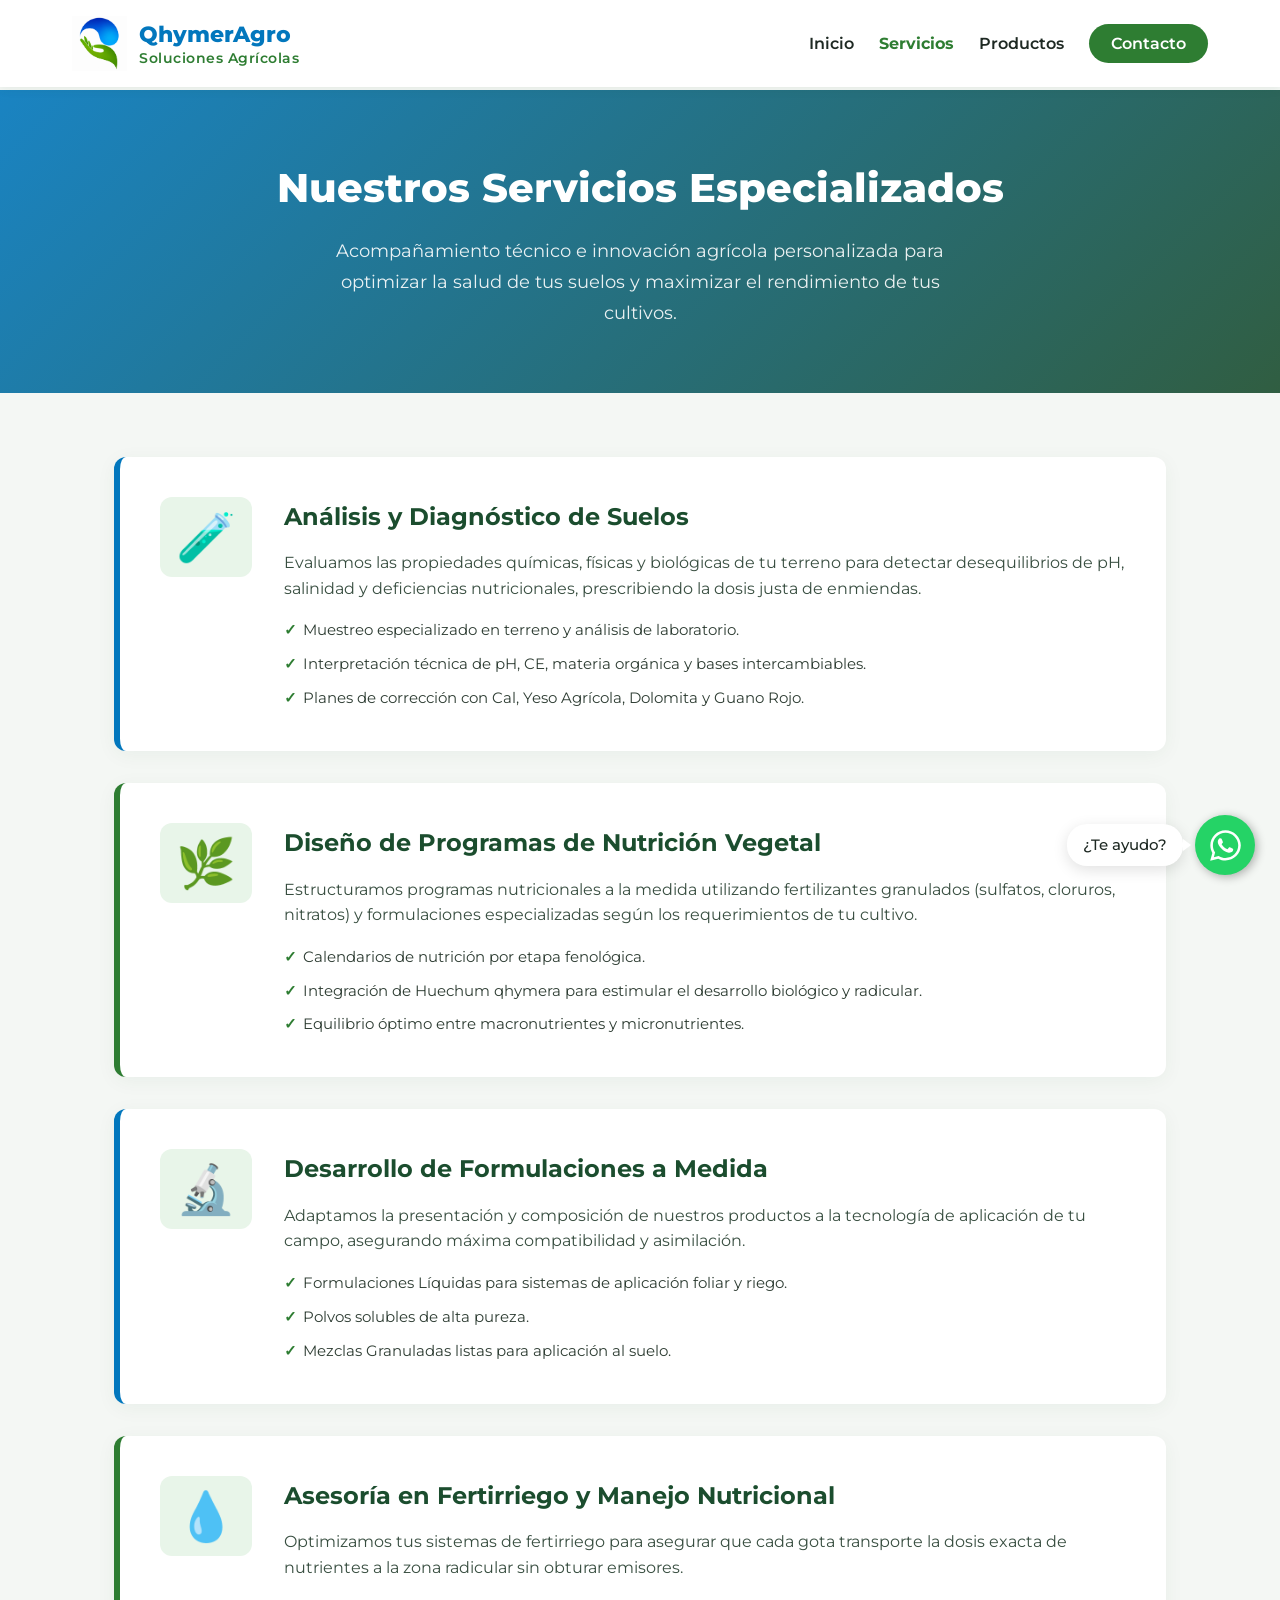
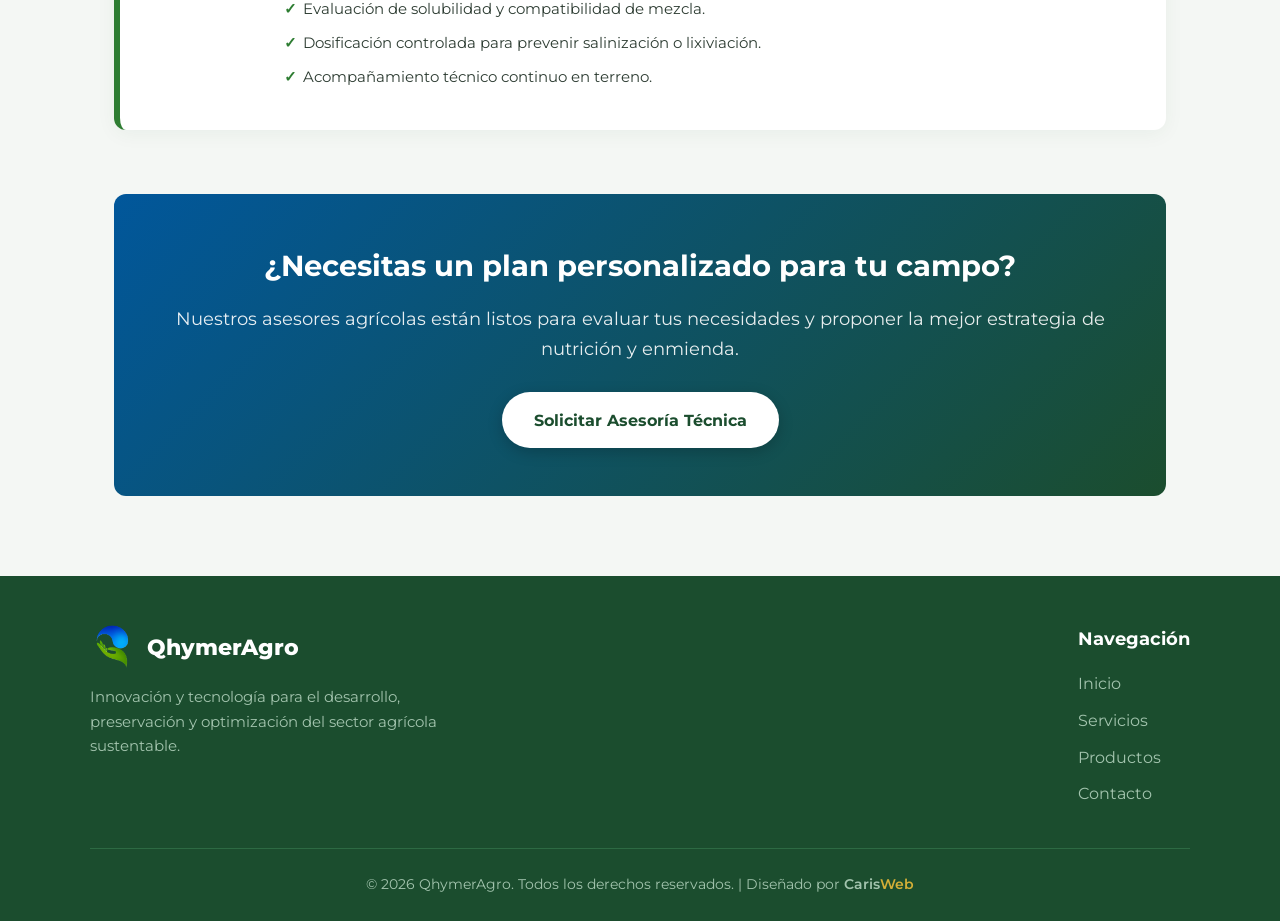
==== commit 81aed5f6: "Refactor servicios.html for improved structure and content Updated the servicios.html file to enhanc" ====
--- a/servicios.html
+++ b/servicios.html
@@ -3,7 +3,7 @@
 <head>
     <meta charset="UTF-8">
     <meta name="viewport" content="width=device-width, initial-scale=1.0">
-    <title>Servicios - QhymerAgro</title>
+    <title>Servicios Especializados - QhymerAgro</title>
 
     <!-- Meta etiquetas Open Graph (WhatsApp, Facebook, Instagram, LinkedIn) -->
     <meta property="og:type" content="website">
@@ -24,8 +24,8 @@
     <meta name="twitter:image" content="https://www.qhymeraagro.com/img/Logo1.png">
 
     <!-- Estilos, Fuentes y Favicon -->
+    <link href="https://fonts.googleapis.com/css2?family=Roboto:wght@300;400;500;700&display=swap" rel="stylesheet">
     <link rel="stylesheet" href="styles.css">
-    <link href="https://fonts.googleapis.com/css2?family=Roboto:wght@300;400;500;700&display=swap" rel="stylesheet">
     <link rel="icon" type="image/png" href="img/favicon.png?v=2">
 </head>
 <body>
@@ -35,9 +35,12 @@
         <div class="nav-container">
             <a href="index.html" class="logo-container">
                 <img src="img/Logo.png" alt="Logo QhymerAgro">
-                <span class="brand-name">QhymerAgro</span>
+                <div class="brand-text">
+                    <span class="brand-name">QhymerAgro</span>
+                    <span class="brand-subtitle">Soluciones Agrícolas</span>
+                </div>
             </a>
-            <nav>
+            <nav aria-label="Navegación principal">
                 <ul>
                     <li><a href="index.html#inicio">Inicio</a></li>
                     <li><a href="servicios.html" class="active">Servicios</a></li>
@@ -60,7 +63,7 @@
             
             <!-- Servicio 1 -->
             <article class="service-detail-card">
-                <div class="service-icon">🧪</div>
+                <div class="service-icon" aria-hidden="true">🧪</div>
                 <div class="service-info">
                     <h2>Análisis y Diagnóstico de Suelos</h2>
                     <p>Evaluamos las propiedades químicas, físicas y biológicas de tu terreno para detectar desequilibrios de pH, salinidad y deficiencias nutricionales, prescribiendo la dosis justa de enmiendas.</p>
@@ -74,13 +77,13 @@
 
             <!-- Servicio 2 -->
             <article class="service-detail-card">
-                <div class="service-icon">🌿</div>
+                <div class="service-icon" aria-hidden="true">🌿</div>
                 <div class="service-info">
                     <h2>Diseño de Programas de Nutrición Vegetal</h2>
                     <p>Estructuramos programas nutricionales a la medida utilizando fertilizantes granulados (sulfatos, cloruros, nitratos) y formulaciones especializadas según los requerimientos de tu cultivo.</p>
                     <ul class="service-features">
                         <li>Calendarios de nutrición por etapa fenológica.</li>
-                        <li>Integración de Yuechunqhimera para estimular el desarrollo biológico y radicular.</li>
+                        <li>Integración de Huechum qhymera para estimular el desarrollo biológico y radicular.</li>
                         <li>Equilibrio óptimo entre macronutrientes y micronutrientes.</li>
                     </ul>
                 </div>
@@ -88,7 +91,7 @@
 
             <!-- Servicio 3 -->
             <article class="service-detail-card">
-                <div class="service-icon">🔬</div>
+                <div class="service-icon" aria-hidden="true">🔬</div>
                 <div class="service-info">
                     <h2>Desarrollo de Formulaciones a Medida</h2>
                     <p>Adaptamos la presentación y composición de nuestros productos a la tecnología de aplicación de tu campo, asegurando máxima compatibilidad y asimilación.</p>
@@ -102,7 +105,7 @@
 
             <!-- Servicio 4 -->
             <article class="service-detail-card">
-                <div class="service-icon">💧</div>
+                <div class="service-icon" aria-hidden="true">💧</div>
                 <div class="service-info">
                     <h2>Asesoría en Fertirriego y Manejo Nutricional</h2>
                     <p>Optimizamos tus sistemas de fertirriego para asegurar que cada gota transporte la dosis exacta de nutrientes a la zona radicular sin obturar emisores.</p>
@@ -128,8 +131,8 @@
     <div class="whatsapp-container">
         <div class="whatsapp-tooltip">¿Te ayudo?</div>
         <a href="https://wa.me/+569?text=Hola,%20quisiera%20recibir%20asesor%C3%ADa%20sobre%20sus%20servicios%20y%20productos" class="whatsapp-float" target="_blank" rel="noopener noreferrer" title="Contactar por WhatsApp">
-            <svg xmlns="http://www.w3.org/2000/svg" viewBox="0 0 448 512">
-                <path d="M380.9 97.1C339 55.1 283.2 32 223.9 32c-122.4 0-222 99.6-222 222 0 39.1 10.2 77.3 29.6 111L0 480l117.7-30.9c32.4 17.7 68.9 27 106.1 27h.1c122.3 0 224.1-99.6 224.1-222 0-59.3-25.2-115-67.1-157zm-157 341.6c-33.2 0-65.7-8.9-94-25.7l-6.7-4-69.8 18.3 18.6-68.1-4.4-7c-18.5-29.4-28.2-63.3-28.2-98.2 0-101.7 82.8-184.5 184.6-184.5 49.3 0 95.6 19.2 130.4 54.1 34.8 34.9 56.2 81.2 56.1 130.5 0 101.8-84.9 184.6-186.6 184.6zm101.2-138.2c-5.5-2.8-32.8-16.2-37.9-18-5.1-1.9-8.8-2.8-12.5 2.8-3.7 5.6-14.3 18-17.6 21.8-3.2 3.7-6.5 4.2-12 1.4-32.6-16.3-54-29.1-75.5-66-5.7-9.8 5.7-9.1 16.3-30.3 1.8-3.7.9-6.9-.5-9.7-1.4-2.8-12.5-30.1-17.1-41.2-4.5-10.8-9.1-9.3-12.5-9.5-3.2-.2-6.9-.2-10.6-.2-3.7 0-9.7 1.4-14.8 6.9-5.1 5.6-19.4 19-19.4 46.3 0 27.3 19.9 53.7 22.6 57.4 2.8 3.7 39.1 59.7 94.8 83.8 35.2 15.2 49 16.5 66.6 13.9 10.7-1.6 32.8-13.4 37.4-26.4 4.6-13 4.6-24.1 3.2-26.4-1.3-2.5-5-3.9-10.5-6.6z"/>
+            <svg xmlns="http://www.w3.org/2000/svg" viewBox="0 0 448 512" aria-hidden="true">
+                <path fill="currentColor" d="M380.9 97.1C339 55.1 283.2 32 223.9 32c-122.4 0-222 99.6-222 222 0 39.1 10.2 77.3 29.6 111L0 480l117.7-30.9c32.4 17.7 68.9 27 106.1 27h.1c122.3 0 224.1-99.6 224.1-222 0-59.3-25.2-115-67.1-157zm-157 341.6c-33.2 0-65.7-8.9-94-25.7l-6.7-4-69.8 18.3 18.6-68.1-4.4-7c-18.5-29.4-28.2-63.3-28.2-98.2 0-101.7 82.8-184.5 184.6-184.5 49.3 0 95.6 19.2 130.4 54.1 34.8 34.9 56.2 81.2 56.1 130.5 0 101.8-84.9 184.6-186.6 184.6zm101.2-138.2c-5.5-2.8-32.8-16.2-37.9-18-5.1-1.9-8.8-2.8-12.5 2.8-3.7 5.6-14.3 18-17.6 21.8-3.2 3.7-6.5 4.2-12 1.4-32.6-16.3-54-29.1-75.5-66-5.7-9.8 5.7-9.1 16.3-30.3 1.8-3.7.9-6.9-.5-9.7-1.4-2.8-12.5-30.1-17.1-41.2-4.5-10.8-9.1-9.3-12.5-9.5-3.2-.2-6.9-.2-10.6-.2-3.7 0-9.7 1.4-14.8 6.9-5.1 5.6-19.4 19-19.4 46.3 0 27.3 19.9 53.7 22.6 57.4 2.8 3.7 39.1 59.7 94.8 83.8 35.2 15.2 49 16.5 66.6 13.9 10.7-1.6 32.8-13.4 37.4-26.4 4.6-13 4.6-24.1 3.2-26.4-1.3-2.5-5-3.9-10.5-6.6z"/>
             </svg>
         </a>
     </div>
@@ -159,5 +162,6 @@
         </div>
     </footer>
 
+    <script src="script.js"></script>
 </body>
 </html>
--- a/styles.css
+++ b/styles.css
@@ -1,17 +1,23 @@
+@import url('https://fonts.googleapis.com/css2?family=Montserrat:wght@400;600;700;800&family=Roboto:wght@400;500;700&display=swap');
+
 :root {
-    --primary-blue: #0066cc;
-    --primary-green: #4caf50;
-    --dark-green: #2e7d32;
-    --text-color: #2c3e50;
-    --bg-light: #f8fafc;
+    /* Paleta de colores orgánicos y naturales extraída del logo */
+    --primary-green: #2e7d32;   /* Verde hoja agrícola brillante */
+    --dark-green: #1b4d2e;      /* Verde boscoso profundo */
+    --light-green: #e8f5e9;     /* Fondo suave con tinte natural */
+    --primary-blue: #0277bd;    /* Azul agua/orgánico del texto del logo */
+    --dark-blue: #01579b;       /* Azul marino profundo */
+    --text-color: #1e2923;      /* Verde oscuro casi negro para texto legible */
+    --bg-light: #f4f7f4;        /* Fondo claro con matiz verde suave */
     --white: #ffffff;
+    --earth-accent: #6d4c41;   /* Acento tono tierra */
 }
 
 * {
     margin: 0;
     padding: 0;
     box-sizing: border-box;
-    font-family: 'Roboto', sans-serif;
+    font-family: 'Montserrat', 'Roboto', sans-serif;
 }
 
 html {
@@ -22,14 +28,17 @@
     color: var(--text-color);
     background-color: var(--bg-light);
     line-height: 1.7;
-}
-
-/* Header / Navegación */
+    padding-top: 90px; /* Compensación para el header fijo */
+}
+
+/* Header / Navegación Fija */
 header {
     background-color: var(--white);
-    box-shadow: 0 2px 10px rgba(0, 0, 0, 0.08);
-    position: sticky;
+    box-shadow: 0 2px 10px rgba(27, 77, 46, 0.08);
+    position: fixed;
     top: 0;
+    left: 0;
+    width: 100%;
     z-index: 1000;
 }
 
@@ -45,7 +54,7 @@
 .logo-container {
     display: flex;
     align-items: center;
-    gap: 15px;
+    gap: 12px;
     text-decoration: none;
 }
 
@@ -55,10 +64,26 @@
     object-fit: contain;
 }
 
+/* Contenedor apilado para Título + Subtítulo */
+.brand-text {
+    display: flex;
+    flex-direction: column;
+    justify-content: center;
+    line-height: 1.2;
+}
+
 .brand-name {
-    font-size: 1.5rem;
-    font-weight: 700;
+    font-size: 1.4rem;
+    font-weight: 800;
     color: var(--primary-blue);
+}
+
+.brand-subtitle {
+    font-size: 0.85rem;
+    font-weight: 600;
+    color: var(--primary-green);
+    letter-spacing: 0.5px;
+    margin-top: 2px;
 }
 
 nav ul {
@@ -71,7 +96,7 @@
 nav a {
     text-decoration: none;
     color: var(--text-color);
-    font-weight: 500;
+    font-weight: 600;
     transition: color 0.3s ease;
 }
 
@@ -87,8 +112,8 @@
 nav ul li .nav-btn {
     background-color: var(--primary-green);
     color: var(--white);
-    padding: 8px 18px;
-    border-radius: 20px;
+    padding: 10px 22px;
+    border-radius: 25px;
     transition: background-color 0.3s ease, transform 0.2s ease;
 }
 
@@ -100,22 +125,22 @@
 
 /* Hero Banner */
 .hero {
-    background: linear-gradient(135deg, rgba(0, 102, 204, 0.85), rgba(46, 125, 50, 0.85)), 
+    background: linear-gradient(135deg, rgba(2, 119, 189, 0.85), rgba(27, 77, 46, 0.88)), 
                 url('https://images.unsplash.com/photo-1500382017468-9049fed747ef?auto=format&fit=crop&w=1600&q=80') center/cover no-repeat;
     color: var(--white);
     text-align: center;
-    padding: 5rem 1.5rem;
+    padding: 6rem 1.5rem;
 }
 
 .hero h1 {
-    font-size: 2.5rem;
+    font-size: 2.7rem;
     margin-bottom: 1rem;
-    font-weight: 700;
+    font-weight: 800;
 }
 
 .hero p {
-    font-size: 1.2rem;
-    max-width: 700px;
+    font-size: 1.25rem;
+    max-width: 750px;
     margin: 0 auto;
     opacity: 0.95;
 }
@@ -130,29 +155,30 @@
 
 .hero-btn {
     text-decoration: none;
-    padding: 0.75rem 1.8rem;
+    padding: 0.85rem 2rem;
     border-radius: 30px;
-    font-weight: 500;
+    font-weight: 600;
     font-size: 1rem;
     transition: transform 0.3s ease, background-color 0.3s ease, color 0.3s ease, box-shadow 0.3s ease;
     box-shadow: 0 4px 12px rgba(0, 0, 0, 0.2);
 }
 
 .btn-mision, .btn-vision {
-    background-color: transparent;
+    background-color: var(--primary-green);
     color: var(--white);
     border: 2px solid var(--primary-green);
 }
 
 .btn-mision:hover, .btn-vision:hover {
-    background-color: var(--white);
-    color: var(--primary-blue);
+    background-color: var(--dark-green);
+    border-color: var(--dark-green);
+    color: var(--white);
     transform: translateY(-3px);
 }
 
 /* Subpáginas Header */
 .page-header {
-    background: linear-gradient(135deg, rgba(0, 102, 204, 0.9), rgba(46, 125, 50, 0.9)),
+    background: linear-gradient(135deg, rgba(2, 119, 189, 0.9), rgba(27, 77, 46, 0.9)),
                 url('https://images.unsplash.com/photo-1500382017468-9049fed747ef?auto=format&fit=crop&w=1600&q=80') center/cover no-repeat;
     color: var(--white);
     text-align: center;
@@ -162,6 +188,7 @@
 .page-header h1 {
     font-size: 2.5rem;
     margin-bottom: 0.8rem;
+    font-weight: 800;
 }
 
 .page-header p {
@@ -181,10 +208,10 @@
 .carousel-container {
     position: relative;
     width: 100%;
-    height: 450px;
+    aspect-ratio: 3 / 2;
     overflow: hidden;
     border-radius: 12px;
-    box-shadow: 0 4px 20px rgba(0, 0, 0, 0.15);
+    box-shadow: 0 4px 20px rgba(27, 77, 46, 0.12);
 }
 
 .carousel-slide {
@@ -212,7 +239,7 @@
     bottom: 0;
     left: 0;
     right: 0;
-    background: linear-gradient(transparent, rgba(0, 0, 0, 0.75));
+    background: linear-gradient(transparent, rgba(27, 77, 46, 0.85));
     color: var(--white);
     padding: 2rem 1.5rem 1rem 1.5rem;
     font-size: 1.1rem;
@@ -222,7 +249,7 @@
     position: absolute;
     top: 50%;
     transform: translateY(-50%);
-    background: rgba(0, 0, 0, 0.4);
+    background: rgba(27, 77, 46, 0.6);
     color: var(--white);
     border: none;
     width: 45px;
@@ -235,7 +262,7 @@
 }
 
 .carousel-btn:hover {
-    background: rgba(0, 0, 0, 0.8);
+    background: rgba(27, 77, 46, 0.9);
 }
 
 .prev-btn { left: 15px; }
@@ -280,16 +307,211 @@
 
 .section-title h2 {
     font-size: 2rem;
+    color: var(--dark-green);
+    margin-bottom: 0.5rem;
+    font-weight: 800;
+}
+
+.section-title p {
+    color: #4a6352;
+    font-size: 1.05rem;
+}
+
+/* Tarjetas Informativas Generales */
+.section-card,
+.info-card {
+    background-color: var(--white);
+    border-radius: 12px;
+    padding: 2.5rem;
+    margin-bottom: 2.5rem;
+    box-shadow: 0 4px 15px rgba(27, 77, 46, 0.05);
+    border: 1px solid #d8e2dc;
+    border-top: 5px solid var(--primary-green);
+    overflow: hidden;
+}
+
+.section-card.blue-border,
+.info-card.blue-border {
+    border-top-color: var(--primary-blue);
+}
+
+.section-card h2, .section-card h3,
+.info-card h2, .info-card h3 {
+    color: var(--dark-green);
+    font-size: 1.6rem;
+    margin-bottom: 1rem;
+    font-weight: 700;
+}
+
+.section-card p,
+.info-card p {
+    color: #384e40;
+    font-size: 1.05rem;
+    margin-bottom: 1rem;
+}
+
+.section-card ul,
+.info-card ul {
+    margin-left: 1.5rem;
+    margin-top: 0.8rem;
+    color: #384e40;
+}
+
+.section-card ul li,
+.info-card ul li {
+    margin-bottom: 0.5rem;
+}
+
+/* Encabezados de Categoría de Productos */
+.category-header {
+    margin: 2.5rem 0 1.2rem 0;
+    border-bottom: 2px solid #d8e2dc;
+    padding-bottom: 0.5rem;
+}
+
+.category-header h3 {
+    font-size: 1.35rem;
     color: var(--primary-blue);
-    margin-bottom: 0.5rem;
-}
-
-.section-title p {
-    color: #64748b;
+    font-weight: 700;
+    margin: 0;
+}
+
+/* Estilos de la Sección Productos */
+.products-banner-container {
+    text-align: center;
+    margin-bottom: 2rem;
+    width: 100%;
+}
+
+.products-banner-container img {
+    width: 100%;
+    max-height: 350px;
+    object-fit: cover;
+    border-radius: 12px;
+    box-shadow: 0 4px 15px rgba(27, 77, 46, 0.1);
+}
+
+.products-description {
+    margin-top: 3rem;
+    background: var(--white);
+    padding: 2rem;
+    border-radius: 12px;
+    box-shadow: 0 4px 15px rgba(27, 77, 46, 0.05);
+    border-top: 4px solid var(--primary-green);
+}
+
+.products-description h3 {
+    color: var(--dark-green);
+    margin-bottom: 0.8rem;
+    font-size: 1.3rem;
+}
+
+.products-description p {
+    color: #384e40;
+    line-height: 1.7;
     font-size: 1.05rem;
 }
 
-/* Tarjetas (Misión, Visión, Productos) */
+/* Catálogo de Productos Individuales (Escritorio) */
+.products-catalog-grid {
+    display: grid;
+    grid-template-columns: repeat(4, 1fr);
+    gap: 1.2rem;
+    padding: 0.5rem 0 1.5rem 0;
+}
+
+.product-item-card {
+    background: var(--white);
+    border-radius: 10px;
+    overflow: hidden;
+    box-shadow: 0 4px 12px rgba(27, 77, 46, 0.06);
+    transition: transform 0.2s ease, box-shadow 0.2s ease;
+    display: flex;
+    flex-direction: column;
+    justify-content: space-between;
+    border: 1px solid #d8e2dc;
+}
+
+.product-item-card:hover {
+    transform: translateY(-4px);
+    box-shadow: 0 8px 20px rgba(27, 77, 46, 0.12);
+}
+
+.product-item-card.featured-product {
+    border: 2px solid var(--primary-green);
+}
+
+.product-img-wrapper {
+    position: relative;
+    width: 100%;
+    height: 150px;
+    background-color: var(--light-green);
+}
+
+.product-img-wrapper img {
+    width: 100%;
+    height: 100%;
+    object-fit: cover;
+}
+
+.product-badge {
+    position: absolute;
+    top: 8px;
+    right: 8px;
+    background: rgba(27, 77, 46, 0.85);
+    color: var(--white);
+    font-size: 0.65rem;
+    padding: 3px 7px;
+    border-radius: 4px;
+    text-transform: uppercase;
+    font-weight: 600;
+}
+
+.product-badge.badge-star {
+    background: #d97706;
+    font-weight: 700;
+}
+
+.product-info {
+    padding: 0.8rem;
+    display: flex;
+    flex-direction: column;
+    flex-grow: 1;
+}
+
+.product-title {
+    font-size: 0.95rem;
+    font-weight: 700;
+    color: var(--dark-green);
+    margin-bottom: 0.4rem;
+}
+
+.product-description {
+    font-size: 0.8rem;
+    color: #384e40;
+    line-height: 1.35;
+    margin-bottom: 0.8rem;
+    flex-grow: 1;
+}
+
+.product-btn {
+    display: block;
+    text-align: center;
+    background-color: var(--primary-green);
+    color: var(--white);
+    padding: 0.45rem 0.5rem;
+    border-radius: 6px;
+    text-decoration: none;
+    font-size: 0.8rem;
+    font-weight: 600;
+    transition: background-color 0.2s ease;
+}
+
+.product-btn:hover {
+    background-color: var(--dark-green);
+}
+
+/* Tarjetas (Misión, Visión, Generales) */
 .grid-cards {
     display: grid;
     grid-template-columns: repeat(auto-fit, minmax(300px, 1fr));
@@ -300,7 +522,7 @@
     background: var(--white);
     padding: 2.5rem;
     border-radius: 12px;
-    box-shadow: 0 4px 20px rgba(0, 0, 0, 0.05);
+    box-shadow: 0 4px 20px rgba(27, 77, 46, 0.05);
     transition: transform 0.3s ease, box-shadow 0.3s ease;
     border-top: 6px solid var(--primary-green);
 }
@@ -310,13 +532,13 @@
 }
 
 .card.featured-card {
-    border-top-color: #d4af37;
-    background: linear-gradient(to bottom, #ffffff, #fffdfa);
+    border-top-color: #8d6e63;
+    background: linear-gradient(to bottom, #ffffff, #fcfaf8);
 }
 
 .card:hover {
     transform: translateY(-5px);
-    box-shadow: 0 8px 30px rgba(0, 0, 0, 0.1);
+    box-shadow: 0 8px 30px rgba(27, 77, 46, 0.12);
 }
 
 .card-icon {
@@ -328,18 +550,18 @@
 .card h2 {
     font-size: 1.6rem;
     margin-bottom: 1rem;
-    color: var(--text-color);
+    color: var(--dark-green);
 }
 
 .card p {
-    color: #4a5568;
+    color: #384e40;
     font-size: 1.05rem;
     margin-bottom: 1rem;
 }
 
 .card ul {
     margin-left: 1.2rem;
-    color: #4a5568;
+    color: #384e40;
 }
 
 /* Sobre la Empresa */
@@ -347,7 +569,7 @@
     background-color: var(--white);
     padding: 2.5rem;
     border-radius: 12px;
-    box-shadow: 0 4px 20px rgba(0, 0, 0, 0.05);
+    box-shadow: 0 4px 20px rgba(27, 77, 46, 0.05);
     border-left: 5px solid var(--primary-green);
     font-size: 1.1rem;
     line-height: 1.8;
@@ -364,7 +586,7 @@
     background: var(--white);
     padding: 2rem;
     border-radius: 12px;
-    box-shadow: 0 4px 15px rgba(0,0,0,0.05);
+    box-shadow: 0 4px 15px rgba(27, 77, 46, 0.05);
     text-align: center;
     transition: transform 0.3s ease;
 }
@@ -380,11 +602,11 @@
 
 .benefit-item h3 {
     margin-bottom: 0.5rem;
-    color: var(--text-color);
+    color: var(--dark-green);
 }
 
 .benefit-item p {
-    color: #64748b;
+    color: #4a6352;
     font-size: 0.95rem;
 }
 
@@ -400,13 +622,13 @@
     padding: 1.5rem;
     border-radius: 12px;
     text-align: center;
-    border: 1px solid #e2e8f0;
+    border: 1px solid #d8e2dc;
     transition: border-color 0.3s ease, box-shadow 0.3s ease;
 }
 
 .crop-card:hover {
     border-color: var(--primary-green);
-    box-shadow: 0 4px 15px rgba(76, 175, 80, 0.15);
+    box-shadow: 0 4px 15px rgba(46, 125, 50, 0.15);
 }
 
 .crop-emoji {
@@ -417,7 +639,7 @@
 
 .crop-card h3 {
     font-size: 1.1rem;
-    color: var(--text-color);
+    color: var(--dark-green);
 }
 
 /* Preguntas Frecuentes (Accordion) */
@@ -432,8 +654,8 @@
 .faq-item {
     background: var(--white);
     border-radius: 8px;
-    box-shadow: 0 2px 10px rgba(0,0,0,0.04);
-    border: 1px solid #e2e8f0;
+    box-shadow: 0 2px 10px rgba(27, 77, 46, 0.04);
+    border: 1px solid #d8e2dc;
     overflow: hidden;
 }
 
@@ -441,7 +663,7 @@
     padding: 1.2rem;
     font-size: 1.05rem;
     font-weight: 600;
-    color: var(--text-color);
+    color: var(--dark-green);
     cursor: pointer;
     list-style: none;
     display: flex;
@@ -456,7 +678,7 @@
 .faq-question::after {
     content: '+';
     font-size: 1.4rem;
-    color: var(--primary-blue);
+    color: var(--primary-green);
     transition: transform 0.3s ease;
 }
 
@@ -466,7 +688,7 @@
 
 .faq-answer {
     padding: 0 1.2rem 1.2rem 1.2rem;
-    color: #4a5568;
+    color: #384e40;
     line-height: 1.6;
 }
 
@@ -485,7 +707,7 @@
     display: flex;
     gap: 2rem;
     align-items: flex-start;
-    box-shadow: 0 4px 20px rgba(0, 0, 0, 0.05);
+    box-shadow: 0 4px 20px rgba(27, 77, 46, 0.05);
     border-left: 6px solid var(--primary-blue);
     transition: transform 0.3s ease, box-shadow 0.3s ease;
 }
@@ -496,12 +718,12 @@
 
 .service-detail-card:hover {
     transform: translateY(-4px);
-    box-shadow: 0 8px 25px rgba(0, 0, 0, 0.1);
+    box-shadow: 0 8px 25px rgba(27, 77, 46, 0.1);
 }
 
 .service-icon {
     font-size: 3rem;
-    background-color: var(--bg-light);
+    background-color: var(--light-green);
     padding: 1rem;
     border-radius: 12px;
     line-height: 1;
@@ -509,12 +731,12 @@
 
 .service-info h2 {
     font-size: 1.5rem;
-    color: var(--text-color);
+    color: var(--dark-green);
     margin-bottom: 0.8rem;
 }
 
 .service-info p {
-    color: #4a5568;
+    color: #384e40;
     margin-bottom: 1rem;
     line-height: 1.6;
 }
@@ -528,7 +750,7 @@
 
 .service-features li {
     font-size: 0.95rem;
-    color: #2d3748;
+    color: #2e3d33;
     position: relative;
     padding-left: 1.2rem;
 }
@@ -542,7 +764,7 @@
 }
 
 .services-cta {
-    background: linear-gradient(135deg, var(--primary-blue), var(--dark-green));
+    background: linear-gradient(135deg, var(--dark-blue), var(--dark-green));
     color: var(--white);
     border-radius: 12px;
     padding: 3rem 2rem;
@@ -564,7 +786,7 @@
 .cta-btn {
     display: inline-block;
     background-color: var(--white);
-    color: var(--primary-blue);
+    color: var(--dark-green);
     text-decoration: none;
     padding: 0.9rem 2rem;
     border-radius: 30px;
@@ -575,7 +797,7 @@
 
 .cta-btn:hover {
     transform: translateY(-3px);
-    background-color: var(--bg-light);
+    background-color: var(--light-green);
 }
 
 /* Formulario de Contacto */
@@ -585,19 +807,19 @@
     margin: 4rem auto 2rem auto;
     padding: 3rem 2rem;
     border-radius: 12px;
-    box-shadow: 0 4px 20px rgba(0, 0, 0, 0.08);
+    box-shadow: 0 4px 20px rgba(27, 77, 46, 0.08);
 }
 
 .contact-section h2 {
     text-align: center;
-    color: var(--primary-blue);
+    color: var(--dark-green);
     font-size: 2rem;
     margin-bottom: 0.5rem;
 }
 
 .contact-section p {
     text-align: center;
-    color: #64748b;
+    color: #4a6352;
     margin-bottom: 2rem;
 }
 
@@ -614,7 +836,7 @@
 }
 
 .form-group label {
-    font-weight: 500;
+    font-weight: 600;
     color: var(--text-color);
     font-size: 0.95rem;
 }
@@ -623,7 +845,7 @@
 .form-group textarea {
     width: 100%;
     padding: 0.8rem 1rem;
-    border: 1px solid #cbd5e1;
+    border: 1px solid #c2d4c8;
     border-radius: 8px;
     font-size: 1rem;
     outline: none;
@@ -632,12 +854,12 @@
 
 .form-group input:focus,
 .form-group textarea:focus {
-    border-color: var(--primary-blue);
-    box-shadow: 0 0 0 3px rgba(0, 102, 204, 0.15);
+    border-color: var(--primary-green);
+    box-shadow: 0 0 0 3px rgba(46, 125, 50, 0.15);
 }
 
 .submit-btn {
-    background-color: var(--primary-blue);
+    background-color: var(--primary-green);
     color: var(--white);
     border: none;
     padding: 0.9rem;
@@ -650,7 +872,7 @@
 }
 
 .submit-btn:hover {
-    background-color: #0052a3;
+    background-color: var(--dark-green);
     transform: translateY(-2px);
 }
 
@@ -719,9 +941,9 @@
     50% { transform: translateY(-4px); }
 }
 
-/* Pie de Página (Footer) */
+/* Pie de Página (Footer Boscoso) */
 footer {
-    background-color: #1e293b;
+    background-color: var(--dark-green);
     color: var(--white);
     padding: 3rem 1.5rem 1.5rem 1.5rem;
     margin-top: 5rem;
@@ -761,12 +983,12 @@
 
 .footer-brand-name {
     font-size: 1.4rem;
-    font-weight: 700;
+    font-weight: 800;
     color: var(--white);
 }
 
 .footer-brand p {
-    color: #94a3b8;
+    color: #a3c4ae;
     font-size: 0.95rem;
     line-height: 1.6;
     text-align: left;
@@ -788,26 +1010,26 @@
 
 .footer-links a,
 .footer-bottom a {
-    color: #94a3b8;
+    color: #a3c4ae;
     text-decoration: none;
     transition: color 0.3s ease;
 }
 
 .footer-links a:hover {
-    color: var(--primary-green);
+    color: var(--white);
 }
 
 .footer-bottom {
     max-width: 1100px;
     margin: 0 auto;
     padding-top: 1.5rem;
-    border-top: 1px solid #334155;
+    border-top: 1px solid #2d6a43;
     text-align: center;
 }
 
 .footer-bottom p {
     font-size: 0.88rem;
-    color: #94a3b8;
+    color: #a3c4ae;
 }
 
 .creator-link {
@@ -822,12 +1044,28 @@
     text-shadow: 0 0 8px rgba(212, 175, 55, 0.4);
 }
 
-/* Responsivo */
+/* Responsivo (Media Queries) */
+@media (max-width: 1024px) {
+    .products-catalog-grid {
+        grid-template-columns: repeat(3, 1fr);
+    }
+}
+
 @media (max-width: 768px) {
+    body {
+        padding-top: 130px;
+    }
+
     .nav-container {
         flex-direction: column;
         gap: 1rem;
     }
+
+    nav ul {
+        flex-wrap: wrap;
+        justify-content: center;
+        gap: 12px;
+    }
     
     .hero h1 {
         font-size: 2rem;
@@ -837,6 +1075,46 @@
         height: 300px;
     }
     
+    /* Configuración de Cuadrícula de Productos para Móvil: 2 productos por fila */
+    .products-catalog-grid {
+        grid-template-columns: repeat(2, 1fr);
+        gap: 0.6rem;
+    }
+
+    .product-info {
+        padding: 0.5rem;
+    }
+
+    .product-img-wrapper {
+        height: 110px;
+    }
+
+    .product-title {
+        font-size: 0.82rem;
+    }
+
+    .product-description {
+        font-size: 0.7rem;
+        display: -webkit-box;
+        -webkit-line-clamp: 3;
+        -webkit-box-orient: vertical;
+        overflow: hidden;
+    }
+
+    .product-btn {
+        padding: 0.35rem 0.3rem;
+        font-size: 0.72rem;
+    }
+
+    .products-banner-container img {
+        max-height: 220px;
+    }
+
+    .products-description {
+        padding: 1.5rem;
+        margin-top: 2rem;
+    }
+
     .whatsapp-container {
         bottom: 15px;
         right: 15px;
@@ -868,3 +1146,43 @@
         font-size: 1.8rem;
     }
 }
+/* Estilos para los botones de filtrado */
+.filter-buttons {
+    display: flex;
+    justify-content: center;
+    flex-wrap: wrap;
+    gap: 12px;
+    margin-bottom: 30px;
+}
+
+.filter-btn {
+    background-color: #f4f4f4;
+    color: #333;
+    border: 1px solid #ccc;
+    padding: 10px 20px;
+    border-radius: 25px;
+    cursor: pointer;
+    font-size: 0.95rem;
+    font-weight: 500;
+    transition: all 0.3s ease;
+}
+
+.filter-btn:hover {
+    background-color: #e0e0e0;
+}
+
+.filter-btn.active {
+    background-color: #2e7d32; /* Verde primario */
+    color: #ffffff;
+    border-color: #2e7d32;
+    box-shadow: 0 4px 10px rgba(46, 125, 50, 0.2);
+}
+
+/* Transición suave para ocultar/mostrar tarjetas */
+.product-item-card {
+    transition: opacity 0.3s ease, transform 0.3s ease;
+}
+
+.product-item-card.hide {
+    display: none !important;
+}
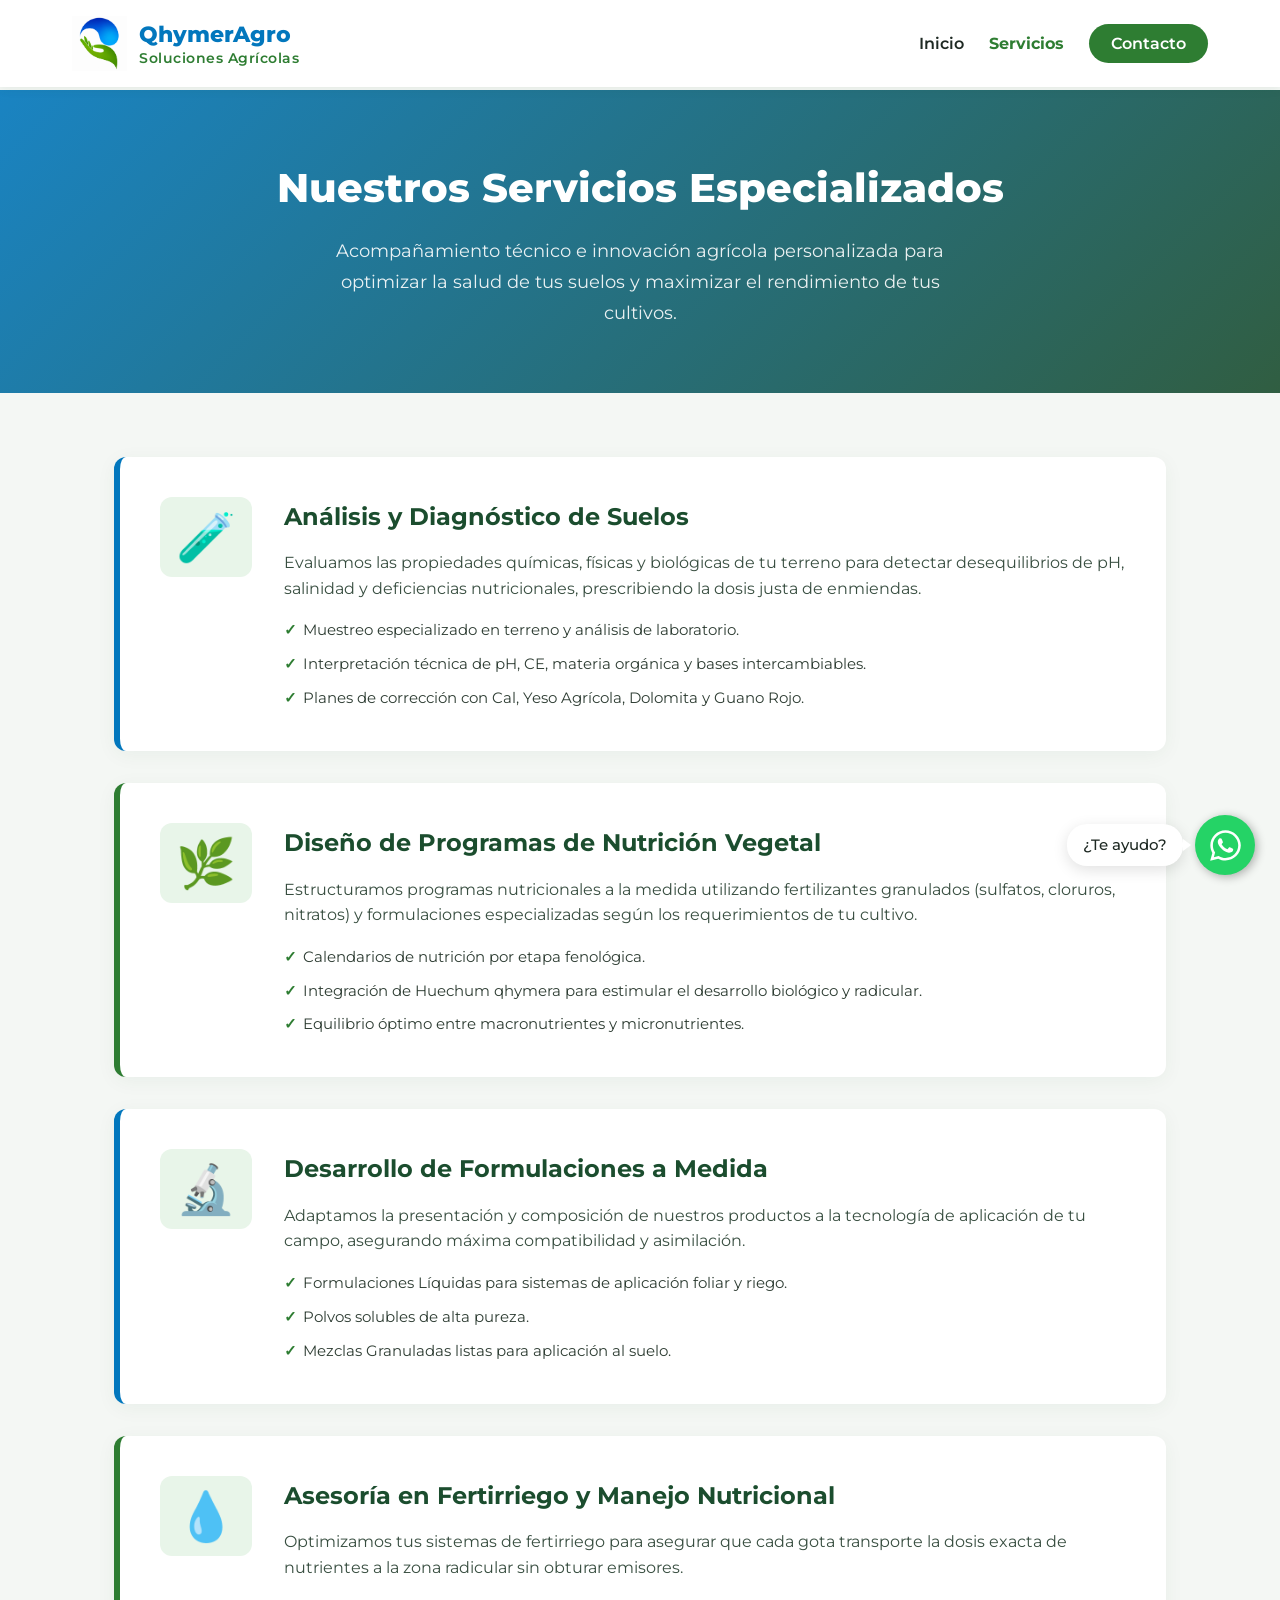
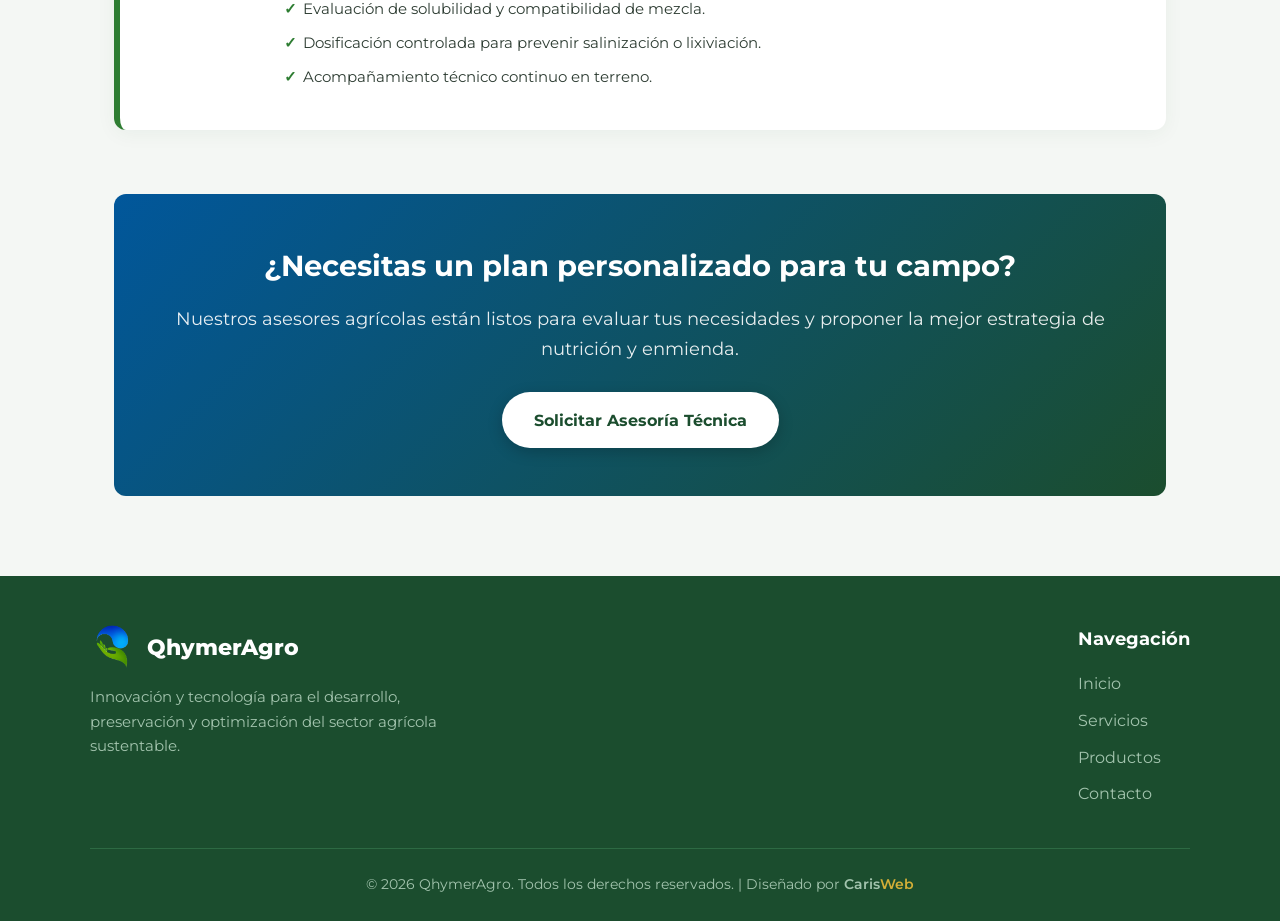
==== commit a21bad71: "Fix HTML encoding issues in servicios.html" ====
--- a/servicios.html
+++ b/servicios.html
@@ -44,7 +44,6 @@
                 <ul>
                     <li><a href="index.html#inicio">Inicio</a></li>
                     <li><a href="servicios.html" class="active">Servicios</a></li>
-                    <li><a href="index.html#productos">Productos</a></li>
                     <li><a href="index.html#contacto" class="nav-btn">Contacto</a></li>
                 </ul>
             </nav>
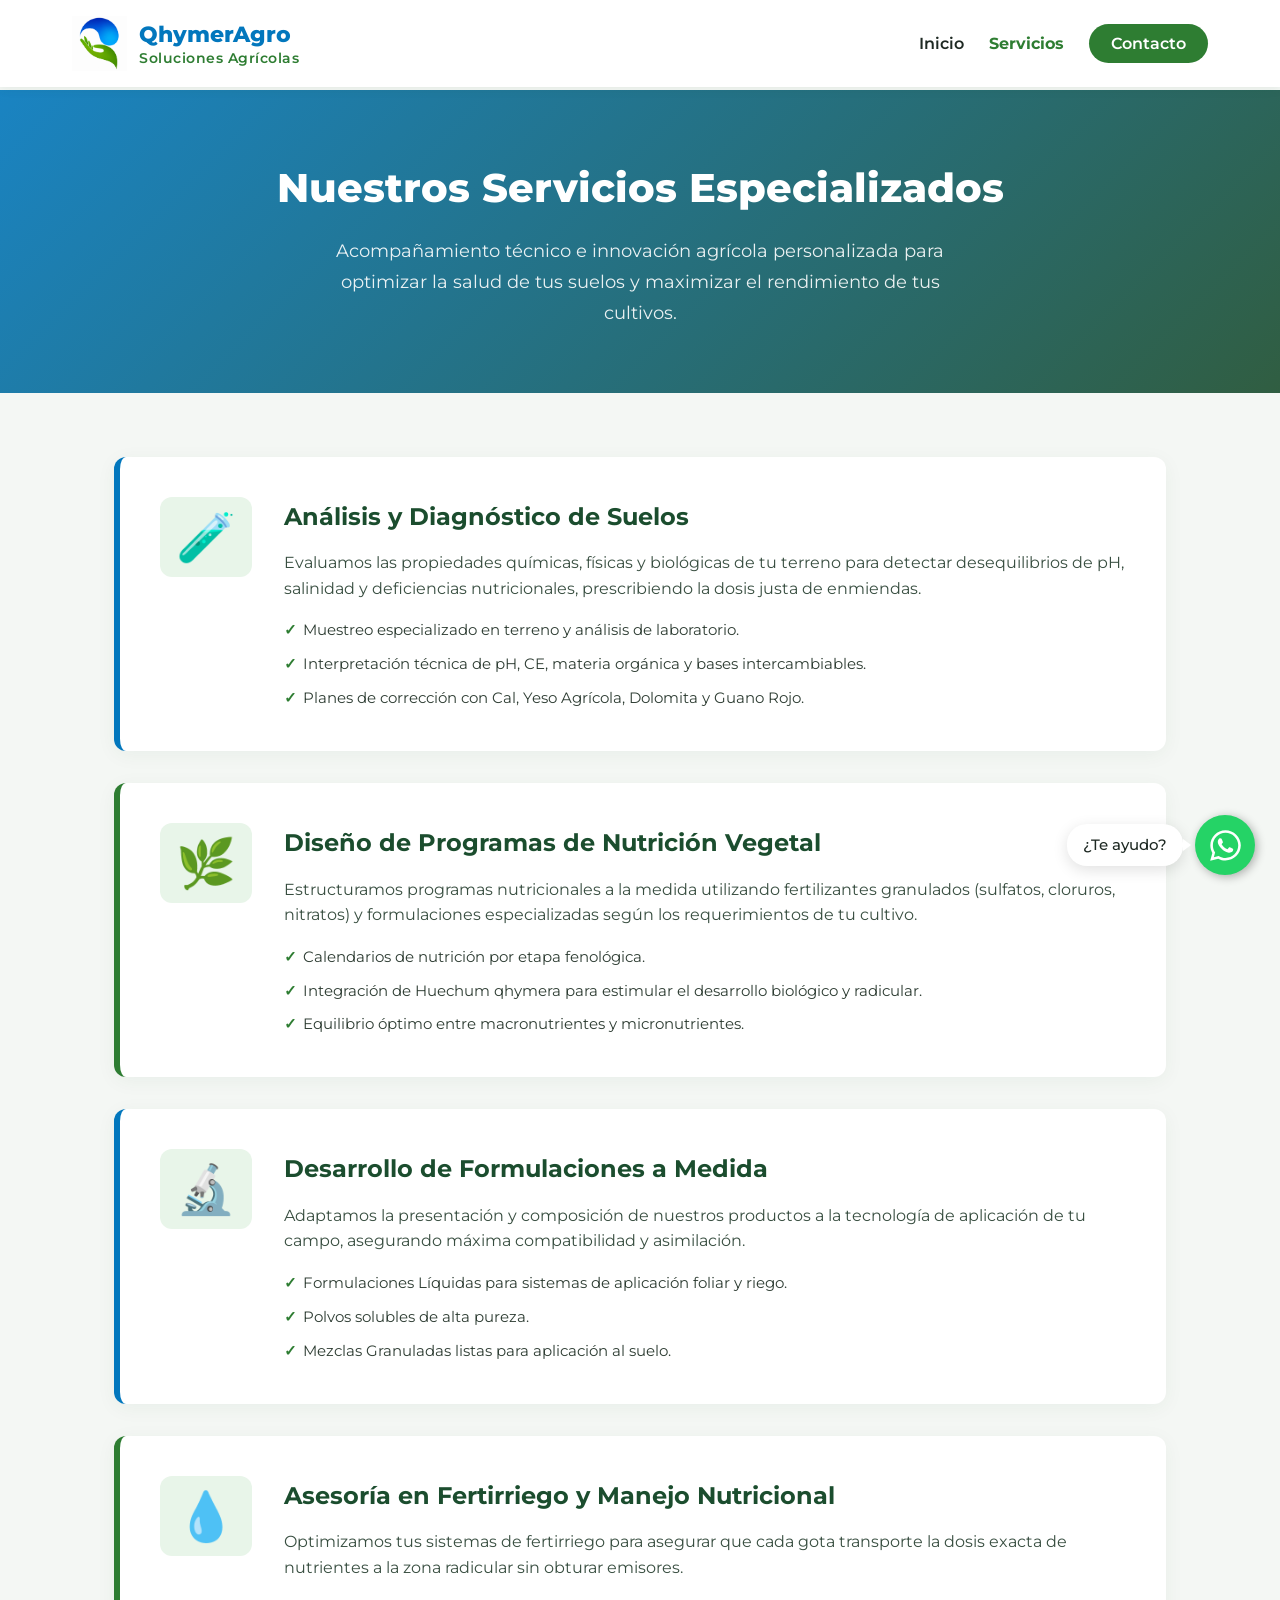
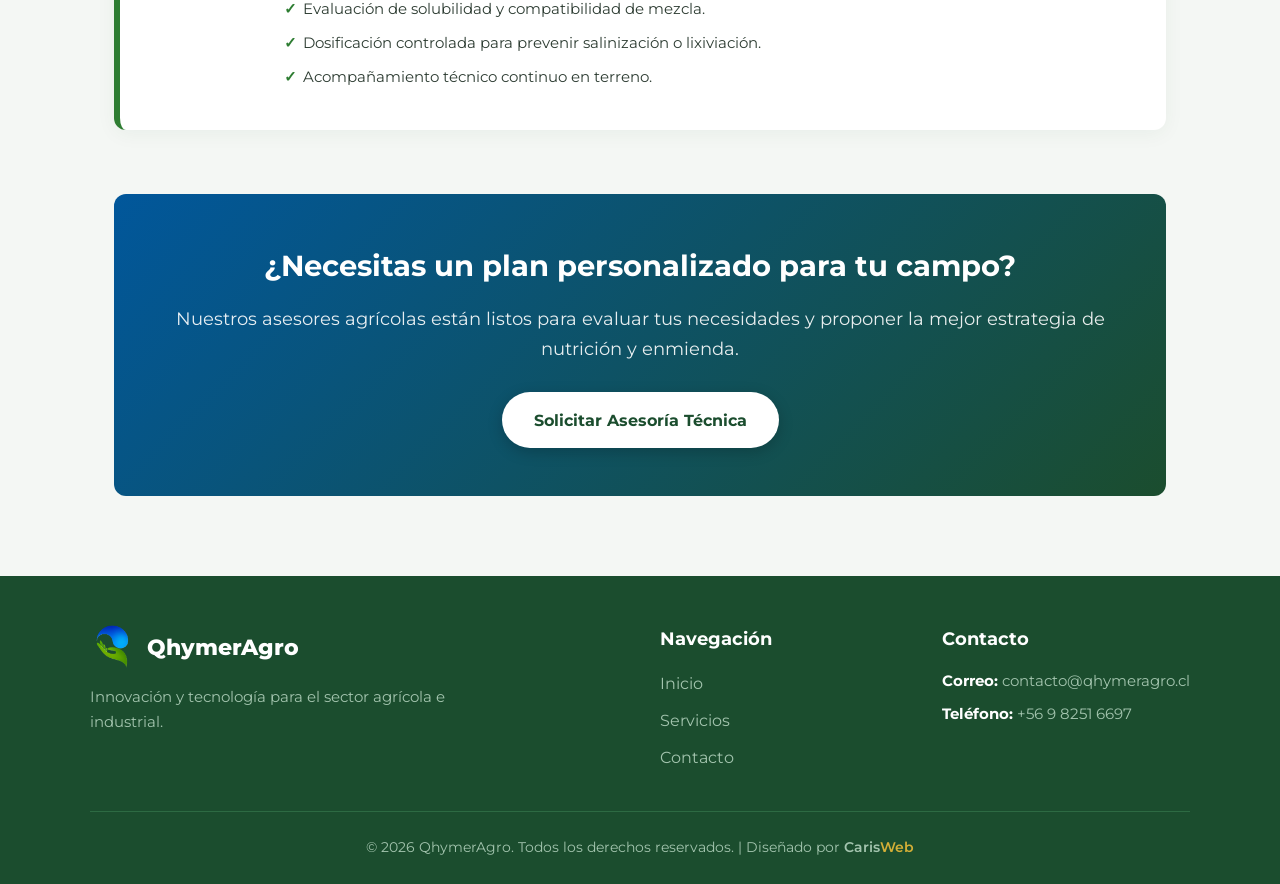
==== commit e52e0343: "Update servicios.html" ====
--- a/servicios.html
+++ b/servicios.html
@@ -136,23 +136,35 @@
         </a>
     </div>
 
-    <!-- Pie de Página -->
+ <!-- Footer -->
     <footer>
         <div class="footer-container">
             <div class="footer-brand">
-                <a href="index.html" class="footer-brand-header">
+                <a href="/" class="footer-brand-header">
                     <img src="img/Logo1.png" alt="Logo QhymerAgro">
                     <span class="footer-brand-name">QhymerAgro</span>
                 </a>
-                <p>Innovación y tecnología para el desarrollo, preservación y optimización del sector agrícola sustentable.</p>
+                <p>Innovación y tecnología para el sector agrícola e industrial.</p>
             </div>
             <div class="footer-links">
                 <h3>Navegación</h3>
                 <ul>
-                    <li><a href="index.html#inicio">Inicio</a></li>
-                    <li><a href="servicios.html">Servicios</a></li>
-                    <li><a href="index.html#productos">Productos</a></li>
-                    <li><a href="index.html#contacto">Contacto</a></li>
+                    <li><a href="#inicio">Inicio</a></li>
+                    <li><a href="/servicios">Servicios</a></li>
+                    <li><a href="#contacto">Contacto</a></li>
+                </ul>
+            </div>
+            <div class="footer-contact">
+                <h3>Contacto</h3>
+                <ul>
+                    <li>
+                        <strong>Correo:</strong> 
+                        <a href="mailto:contacto@qhymeragro.com">contacto@qhymeragro.cl</a>
+                    </li>
+                    <li>
+                        <strong>Teléfono:</strong> 
+                        <a href="tel:+56982516697">+56 9 8251 6697</a>
+                    </li>
                 </ul>
             </div>
         </div>
--- a/styles.css
+++ b/styles.css
@@ -994,13 +994,15 @@
     text-align: left;
 }
 
-.footer-links h3 {
+.footer-links h3,
+.footer-contact h3 {
     font-size: 1.1rem;
     margin-bottom: 1rem;
     color: var(--white);
 }
 
-.footer-links ul {
+.footer-links ul,
+.footer-contact ul {
     list-style: none;
     display: flex;
     flex-direction: column;
@@ -1008,14 +1010,26 @@
     padding: 0;
 }
 
+.footer-contact li {
+    color: #a3c4ae;
+    font-size: 0.95rem;
+    line-height: 1.5;
+}
+
+.footer-contact strong {
+    color: var(--white);
+}
+
 .footer-links a,
+.footer-contact a,
 .footer-bottom a {
     color: #a3c4ae;
     text-decoration: none;
     transition: color 0.3s ease;
 }
 
-.footer-links a:hover {
+.footer-links a:hover,
+.footer-contact a:hover {
     color: var(--white);
 }
 
@@ -1031,7 +1045,6 @@
     font-size: 0.88rem;
     color: #a3c4ae;
 }
-
 .creator-link {
     color: #d4af37;
     font-weight: 600;
@@ -1186,3 +1199,105 @@
 .product-item-card.hide {
     display: none !important;
 }
+/* Modal de Cotización */
+.modal-overlay {
+    position: fixed;
+    top: 0;
+    left: 0;
+    width: 100%;
+    height: 100%;
+    background-color: rgba(0, 0, 0, 0.6);
+    display: flex;
+    justify-content: center;
+    align-items: center;
+    opacity: 0;
+    visibility: hidden;
+    pointer-events: none; /* AGREGADO: Evita bloquear clics cuando está oculto */
+    transition: all 0.3s ease;
+    z-index: 99999; /* AUMENTADO: Garantiza que quede encima de la barra superior */
+}
+
+.modal-overlay.active {
+    opacity: 1;
+    visibility: visible;
+    pointer-events: auto; /* AGREGADO: Permite hacer clic cuando el modal está visible */
+}
+
+.modal-content {
+    background-color: var(--white, #ffffff);
+    padding: 2rem;
+    border-radius: 12px;
+    max-width: 420px;
+    width: 90%;
+    text-align: center;
+    position: relative;
+    box-shadow: 0 10px 25px rgba(0,0,0,0.2);
+    transform: translateY(-20px);
+    transition: transform 0.3s ease;
+}
+
+.modal-overlay.active .modal-content {
+    transform: translateY(0);
+}
+
+.modal-close {
+    position: absolute;
+    top: 10px;
+    right: 15px;
+    background: none;
+    border: none;
+    font-size: 1.8rem;
+    cursor: pointer;
+    color: #666;
+}
+
+.modal-content h3 {
+    color: var(--dark-green, #1b4332);
+    margin-bottom: 0.5rem;
+}
+
+.modal-product-name {
+    font-weight: 700;
+    color: #2d6a43;
+    margin-bottom: 1.5rem;
+}
+
+.modal-actions {
+    display: flex;
+    flex-direction: column;
+    gap: 1rem;
+}
+
+.btn-option {
+    display: flex;
+    align-items: center;
+    justify-content: center;
+    gap: 10px;
+    padding: 0.8rem 1.2rem;
+    border-radius: 8px;
+    text-decoration: none;
+    font-weight: 600;
+    transition: background-color 0.3s ease, transform 0.2s ease;
+}
+
+.btn-option:hover {
+    transform: translateY(-2px);
+}
+
+.btn-whatsapp {
+    background-color: #25d366;
+    color: #ffffff;
+}
+
+.btn-whatsapp:hover {
+    background-color: #1eb956;
+}
+
+.btn-email {
+    background-color: var(--dark-green, #1b4332);
+    color: #ffffff;
+}
+
+.btn-email:hover {
+    background-color: #2d6a43;
+}
